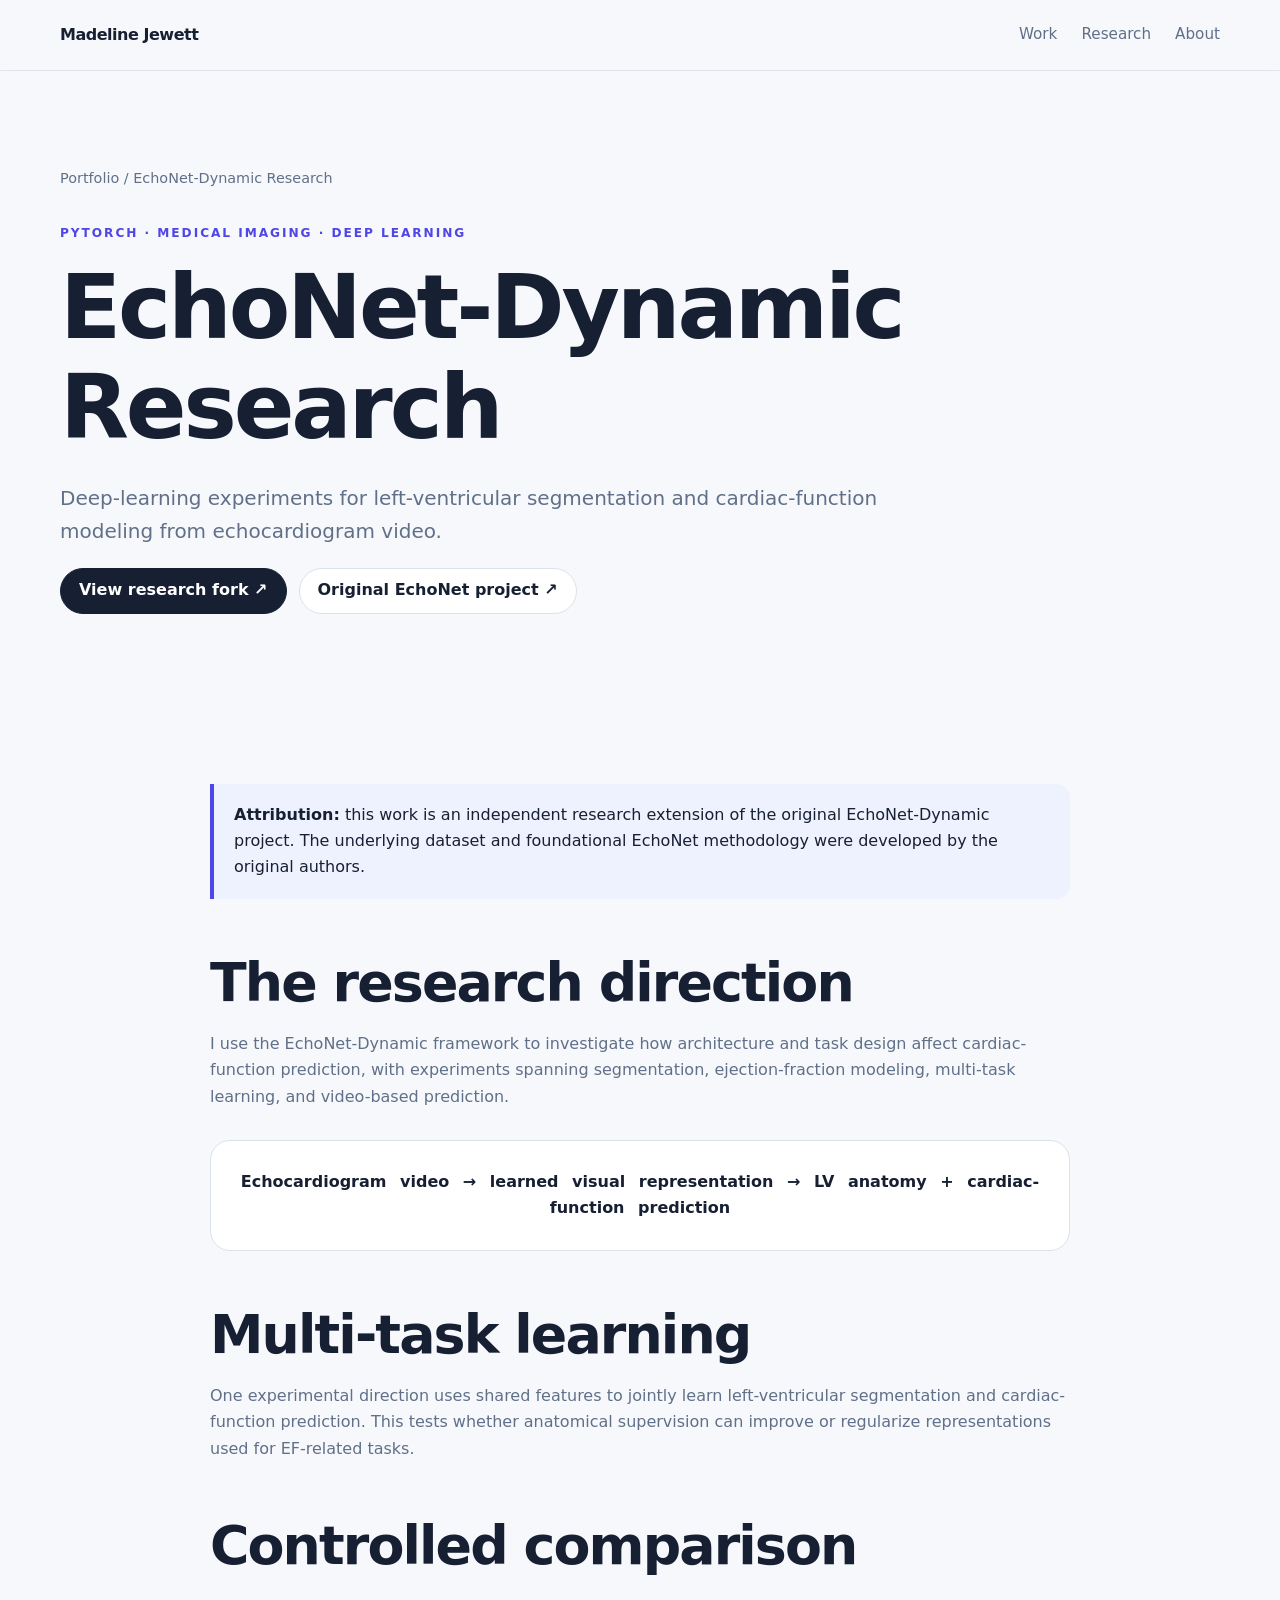
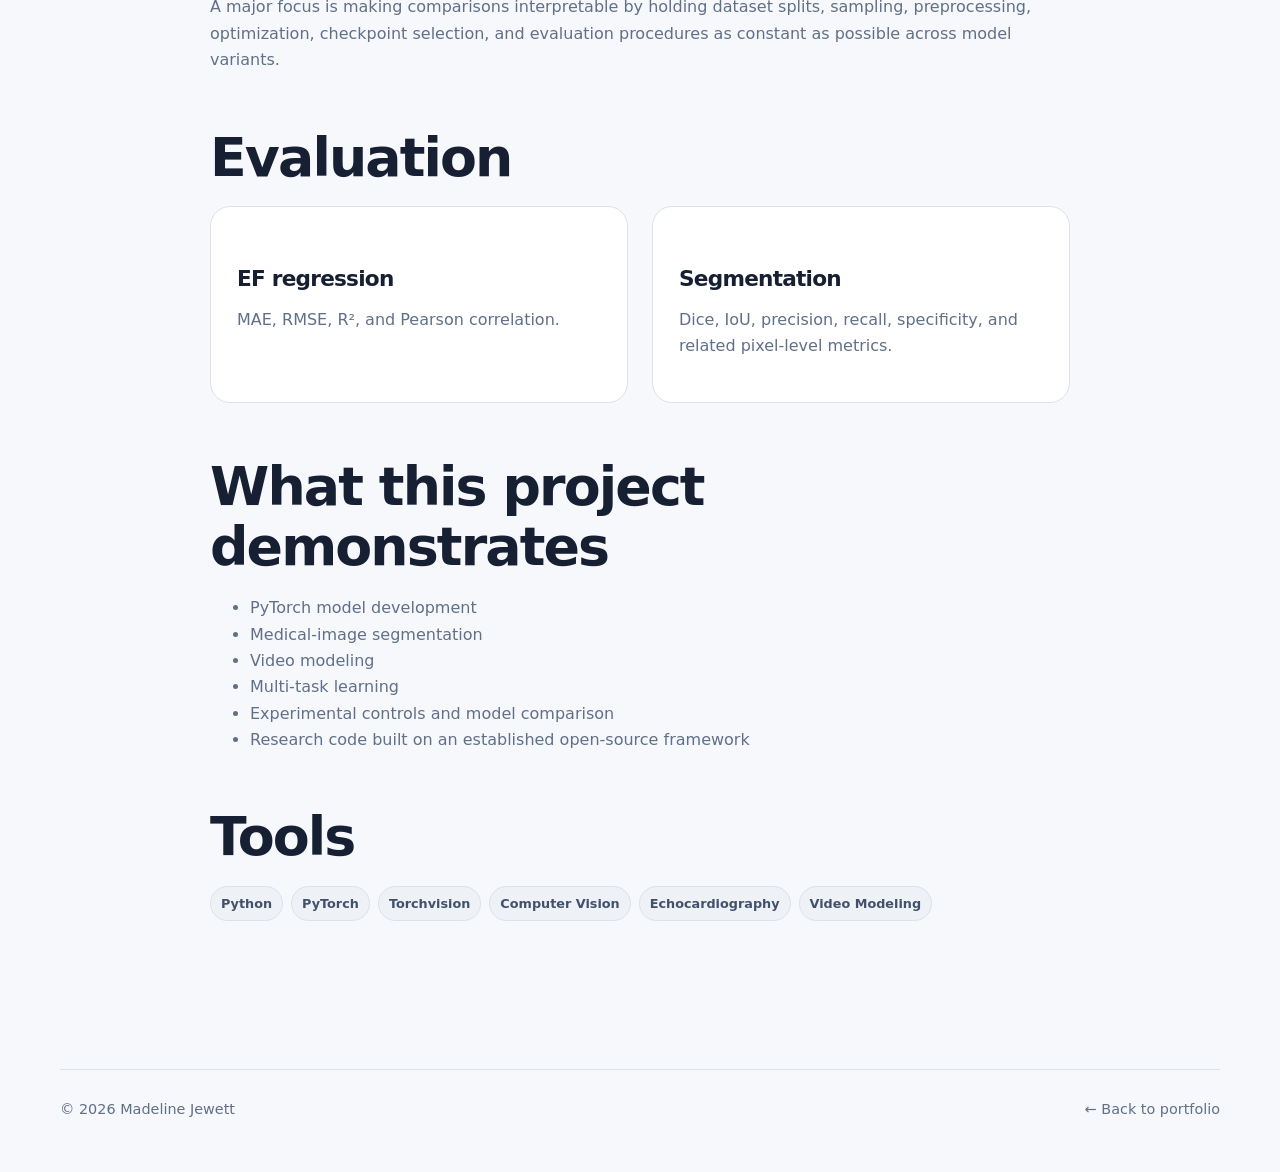
==== projects/echonet.html @ 5200c87a "Build portfolio website" ====
<!doctype html><html lang="en"><head><meta charset="utf-8"><meta name="viewport" content="width=device-width,initial-scale=1"><title>EchoNet-Dynamic Research | Madeline Jewett</title><meta name="description" content="Case study: deep-learning experiments for echocardiography segmentation and ejection-fraction modeling."><link rel="icon" href="../assets/images/favicon.svg"><link rel="stylesheet" href="../assets/css/styles.css"></head><body><header class="site-header"><div class="container nav"><a class="brand" href="../index.html">Madeline Jewett</a><button class="nav-toggle" aria-label="Toggle navigation">☰</button><nav class="nav-links"><a href="../index.html#work">Work</a><a href="../index.html#research">Research</a><a href="../index.html#about">About</a></nav></div></header><main><section class="project-hero"><div class="container"><div class="breadcrumb"><a href="../index.html">Portfolio</a> / EchoNet-Dynamic Research</div><p class="eyebrow">PyTorch · Medical Imaging · Deep Learning</p><h1>EchoNet-Dynamic Research</h1><p class="lede">Deep-learning experiments for left-ventricular segmentation and cardiac-function modeling from echocardiogram video.</p><div class="hero-actions"><a class="btn btn-primary" href="https://github.com/jewettm530/dynamic" target="_blank" rel="noreferrer">View research fork ↗</a><a class="btn" href="https://echonet.github.io/dynamic/" target="_blank" rel="noreferrer">Original EchoNet project ↗</a></div></div></section><section class="section"><div class="container prose"><div class="callout"><strong>Attribution:</strong> this work is an independent research extension of the original EchoNet-Dynamic project. The underlying dataset and foundational EchoNet methodology were developed by the original authors.</div><h2>The research direction</h2><p>I use the EchoNet-Dynamic framework to investigate how architecture and task design affect cardiac-function prediction, with experiments spanning segmentation, ejection-fraction modeling, multi-task learning, and video-based prediction.</p><div class="flow">Echocardiogram video → learned visual representation → LV anatomy + cardiac-function prediction</div><h2>Multi-task learning</h2><p>One experimental direction uses shared features to jointly learn left-ventricular segmentation and cardiac-function prediction. This tests whether anatomical supervision can improve or regularize representations used for EF-related tasks.</p><h2>Controlled comparison</h2><p>A major focus is making comparisons interpretable by holding dataset splits, sampling, preprocessing, optimization, checkpoint selection, and evaluation procedures as constant as possible across model variants.</p><h2>Evaluation</h2><div class="case-grid"><div class="case-card"><h3>EF regression</h3><p>MAE, RMSE, R², and Pearson correlation.</p></div><div class="case-card"><h3>Segmentation</h3><p>Dice, IoU, precision, recall, specificity, and related pixel-level metrics.</p></div></div><h2>What this project demonstrates</h2><ul><li>PyTorch model development</li><li>Medical-image segmentation</li><li>Video modeling</li><li>Multi-task learning</li><li>Experimental controls and model comparison</li><li>Research code built on an established open-source framework</li></ul><h2>Tools</h2><div class="tags"><span class="tag">Python</span><span class="tag">PyTorch</span><span class="tag">Torchvision</span><span class="tag">Computer Vision</span><span class="tag">Echocardiography</span><span class="tag">Video Modeling</span></div></div></section></main><footer class="site-footer"><div class="container footer-row"><span>© <span data-year></span> Madeline Jewett</span><a href="../index.html">← Back to portfolio</a></div></footer><script src="../assets/js/main.js"></script></body></html>
---- assets/css/styles.css ----
:root{--bg:#f7f8fb;--surface:#fff;--surface2:#eef2f7;--text:#172033;--muted:#607089;--line:#dbe2ea;--accent:#4f46e5;--accent2:#7c3aed;--soft:#eef2ff;--shadow:0 18px 50px rgba(23,32,51,.08);--r:22px;--max:1160px}*{box-sizing:border-box}html{scroll-behavior:smooth}body{margin:0;background:var(--bg);color:var(--text);font-family:Inter,ui-sans-serif,system-ui,-apple-system,BlinkMacSystemFont,"Segoe UI",sans-serif;line-height:1.65;-webkit-font-smoothing:antialiased}a{color:inherit;text-decoration:none}a:focus-visible,button:focus-visible{outline:3px solid rgba(79,70,229,.35);outline-offset:4px}img{max-width:100%;display:block}.container{width:min(calc(100% - 40px),var(--max));margin:auto}.section{padding:92px 0}.site-header{position:sticky;top:0;z-index:50;backdrop-filter:blur(16px);background:rgba(247,248,251,.88);border-bottom:1px solid rgba(219,226,234,.8)}.nav{min-height:70px;display:flex;align-items:center;justify-content:space-between;gap:28px}.brand{font-weight:850;letter-spacing:-.03em}.nav-links{display:flex;align-items:center;gap:24px;color:var(--muted);font-size:.95rem}.nav-links a:hover{color:var(--text)}.nav-toggle{display:none;border:0;background:transparent;font-size:1.5rem;color:var(--text)}.hero{padding:112px 0 84px;overflow:hidden}.hero-grid{display:grid;grid-template-columns:1.18fr .82fr;gap:70px;align-items:center}.eyebrow{margin:0 0 14px;text-transform:uppercase;letter-spacing:.16em;font-size:.76rem;font-weight:800;color:var(--accent)}h1,h2,h3{line-height:1.12;letter-spacing:-.035em;margin-top:0}h1{font-size:clamp(3.35rem,7vw,6.5rem);margin-bottom:24px}h2{font-size:clamp(2.25rem,4.2vw,3.75rem);margin-bottom:18px}h3{font-size:1.35rem;margin-bottom:12px}.hero-copy{font-size:clamp(1.1rem,1.8vw,1.35rem);color:var(--muted);max-width:720px;margin:0 0 34px}.hero-actions,.card-actions{display:flex;gap:12px;flex-wrap:wrap}.btn{display:inline-flex;align-items:center;justify-content:center;gap:8px;min-height:46px;padding:0 18px;border-radius:999px;font-weight:750;border:1px solid var(--line);background:var(--surface);transition:.2s}.btn:hover{transform:translateY(-2px);box-shadow:0 8px 22px rgba(23,32,51,.09)}.btn-primary{background:var(--text);color:#fff;border-color:var(--text)}.btn-accent{background:var(--accent);color:#fff;border-color:var(--accent)}.hero-visual{position:relative;min-height:500px}.hero-orb{position:absolute;width:350px;height:350px;border-radius:50%;background:linear-gradient(135deg,rgba(79,70,229,.24),rgba(124,58,237,.08));right:8%;top:3%}.hero-panel{position:absolute;background:rgba(255,255,255,.92);border:1px solid var(--line);border-radius:24px;box-shadow:var(--shadow);backdrop-filter:blur(12px)}.hero-panel.main{width:80%;right:0;top:82px;padding:28px}.hero-panel.small{width:54%;left:0;bottom:42px;padding:22px}.mini-label{color:var(--muted);font-size:.78rem;text-transform:uppercase;letter-spacing:.1em;font-weight:800}.metric{font-size:3.1rem;font-weight:850;letter-spacing:-.06em;margin:4px 0 0}.chart{height:150px;margin-top:26px;display:flex;align-items:end;gap:10px}.bar{flex:1;border-radius:8px 8px 3px 3px;background:linear-gradient(180deg,var(--accent),var(--accent2));opacity:.88}.bar:nth-child(1){height:42%}.bar:nth-child(2){height:64%}.bar:nth-child(3){height:53%}.bar:nth-child(4){height:82%}.bar:nth-child(5){height:72%}.bar:nth-child(6){height:94%}.section-head{display:flex;justify-content:space-between;gap:30px;align-items:end;margin-bottom:38px}.section-head p{max-width:630px;color:var(--muted);margin:0}.projects{display:grid;grid-template-columns:repeat(2,minmax(0,1fr));gap:24px}.project-card{background:var(--surface);border:1px solid var(--line);border-radius:var(--r);overflow:hidden;box-shadow:0 8px 24px rgba(23,32,51,.035);transition:.25s}.project-card:hover{transform:translateY(-4px);box-shadow:var(--shadow)}.project-visual{min-height:220px;padding:28px;display:flex;align-items:flex-end;background:linear-gradient(135deg,#e0e7ff,#f5f3ff 52%,#ecfeff)}.project-card:nth-child(2) .project-visual{background:linear-gradient(135deg,#dbeafe,#eff6ff 48%,#ecfeff)}.project-card:nth-child(3) .project-visual{background:linear-gradient(135deg,#f3e8ff,#faf5ff 50%,#fff7ed)}.project-card:nth-child(4) .project-visual{background:linear-gradient(135deg,#ecfdf5,#f0fdfa 55%,#eff6ff)}.visual-chip{display:inline-flex;padding:9px 12px;border-radius:12px;background:rgba(255,255,255,.8);font-weight:800;box-shadow:0 8px 28px rgba(23,32,51,.06)}.project-body{padding:28px}.project-body p{color:var(--muted);margin-bottom:18px}.tags{display:flex;gap:8px;flex-wrap:wrap;margin:18px 0 22px}.tag{border:1px solid var(--line);background:var(--surface2);color:#42516a;padding:6px 10px;border-radius:999px;font-size:.8rem;font-weight:700}.timeline{display:grid;gap:16px}.timeline-item{display:grid;grid-template-columns:120px 1fr;gap:28px;padding:24px 0;border-top:1px solid var(--line)}.timeline-item:last-child{border-bottom:1px solid var(--line)}.timeline-date{color:var(--accent);font-weight:850}.timeline-copy p{margin:6px 0 0;color:var(--muted)}.skills-grid{display:grid;grid-template-columns:repeat(4,minmax(0,1fr));gap:18px}.skill-card{background:var(--surface);border:1px solid var(--line);border-radius:18px;padding:24px}.skill-card h3{font-size:1rem;letter-spacing:-.01em}.skill-list{color:var(--muted);margin:0;padding-left:18px}.about-grid{display:grid;grid-template-columns:.65fr 1.35fr;gap:60px;align-items:start}.profile-img{width:100%;max-width:310px;aspect-ratio:1;object-fit:cover;border-radius:26px;border:1px solid var(--line);box-shadow:var(--shadow)}.about-copy p{color:var(--muted);font-size:1.08rem}.contact-card{background:var(--text);color:#fff;border-radius:30px;padding:clamp(30px,6vw,66px);display:flex;justify-content:space-between;align-items:center;gap:40px}.contact-card p{color:#cbd5e1;max-width:630px}.contact-card .btn{background:#fff;color:var(--text);border-color:#fff}.site-footer{padding:34px 0 50px;color:var(--muted);font-size:.9rem}.footer-row{display:flex;justify-content:space-between;gap:20px;flex-wrap:wrap;border-top:1px solid var(--line);padding-top:28px}.project-hero{padding:96px 0 54px}.project-hero .lede{max-width:820px;color:var(--muted);font-size:1.25rem}.breadcrumb{font-size:.9rem;color:var(--muted);margin-bottom:32px}.case-grid{display:grid;grid-template-columns:1fr 1fr;gap:24px}.case-card{background:var(--surface);border:1px solid var(--line);border-radius:20px;padding:26px}.case-card p,.case-card li{color:var(--muted)}.stat-grid{display:grid;grid-template-columns:repeat(3,1fr);gap:14px;margin:30px 0}.stat{background:var(--surface);border:1px solid var(--line);border-radius:18px;padding:22px}.stat strong{display:block;font-size:2rem;letter-spacing:-.05em}.stat span{color:var(--muted);font-size:.86rem}.flow{margin:30px 0;padding:28px;border-radius:20px;border:1px solid var(--line);background:var(--surface);font-weight:750;text-align:center;word-spacing:8px}.prose{max-width:860px}.prose p,.prose li{color:var(--muted)}.prose h2{margin-top:54px}.prose h3{margin-top:34px}.callout{border-left:4px solid var(--accent);background:var(--soft);padding:18px 20px;border-radius:0 14px 14px 0;margin:24px 0}@media(max-width:900px){.hero-grid,.about-grid,.case-grid{grid-template-columns:1fr}.hero-visual{min-height:430px;margin-top:-20px}.projects{grid-template-columns:1fr}.skills-grid{grid-template-columns:repeat(2,1fr)}.contact-card{align-items:flex-start;flex-direction:column}}@media(max-width:700px){.container{width:min(calc(100% - 28px),var(--max))}.section{padding:72px 0}.nav-toggle{display:block}.nav-links{display:none;position:absolute;top:70px;left:14px;right:14px;padding:18px;border:1px solid var(--line);border-radius:18px;background:var(--surface);box-shadow:var(--shadow);flex-direction:column;align-items:flex-start}.nav-links.open{display:flex}h1{font-size:clamp(3rem,15vw,4.5rem)}.hero{padding-top:78px}.hero-panel.main{width:88%}.hero-panel.small{width:64%;bottom:28px}.section-head{align-items:flex-start;flex-direction:column}.timeline-item{grid-template-columns:1fr;gap:6px}.skills-grid,.stat-grid{grid-template-columns:1fr}.about-grid{gap:28px}}
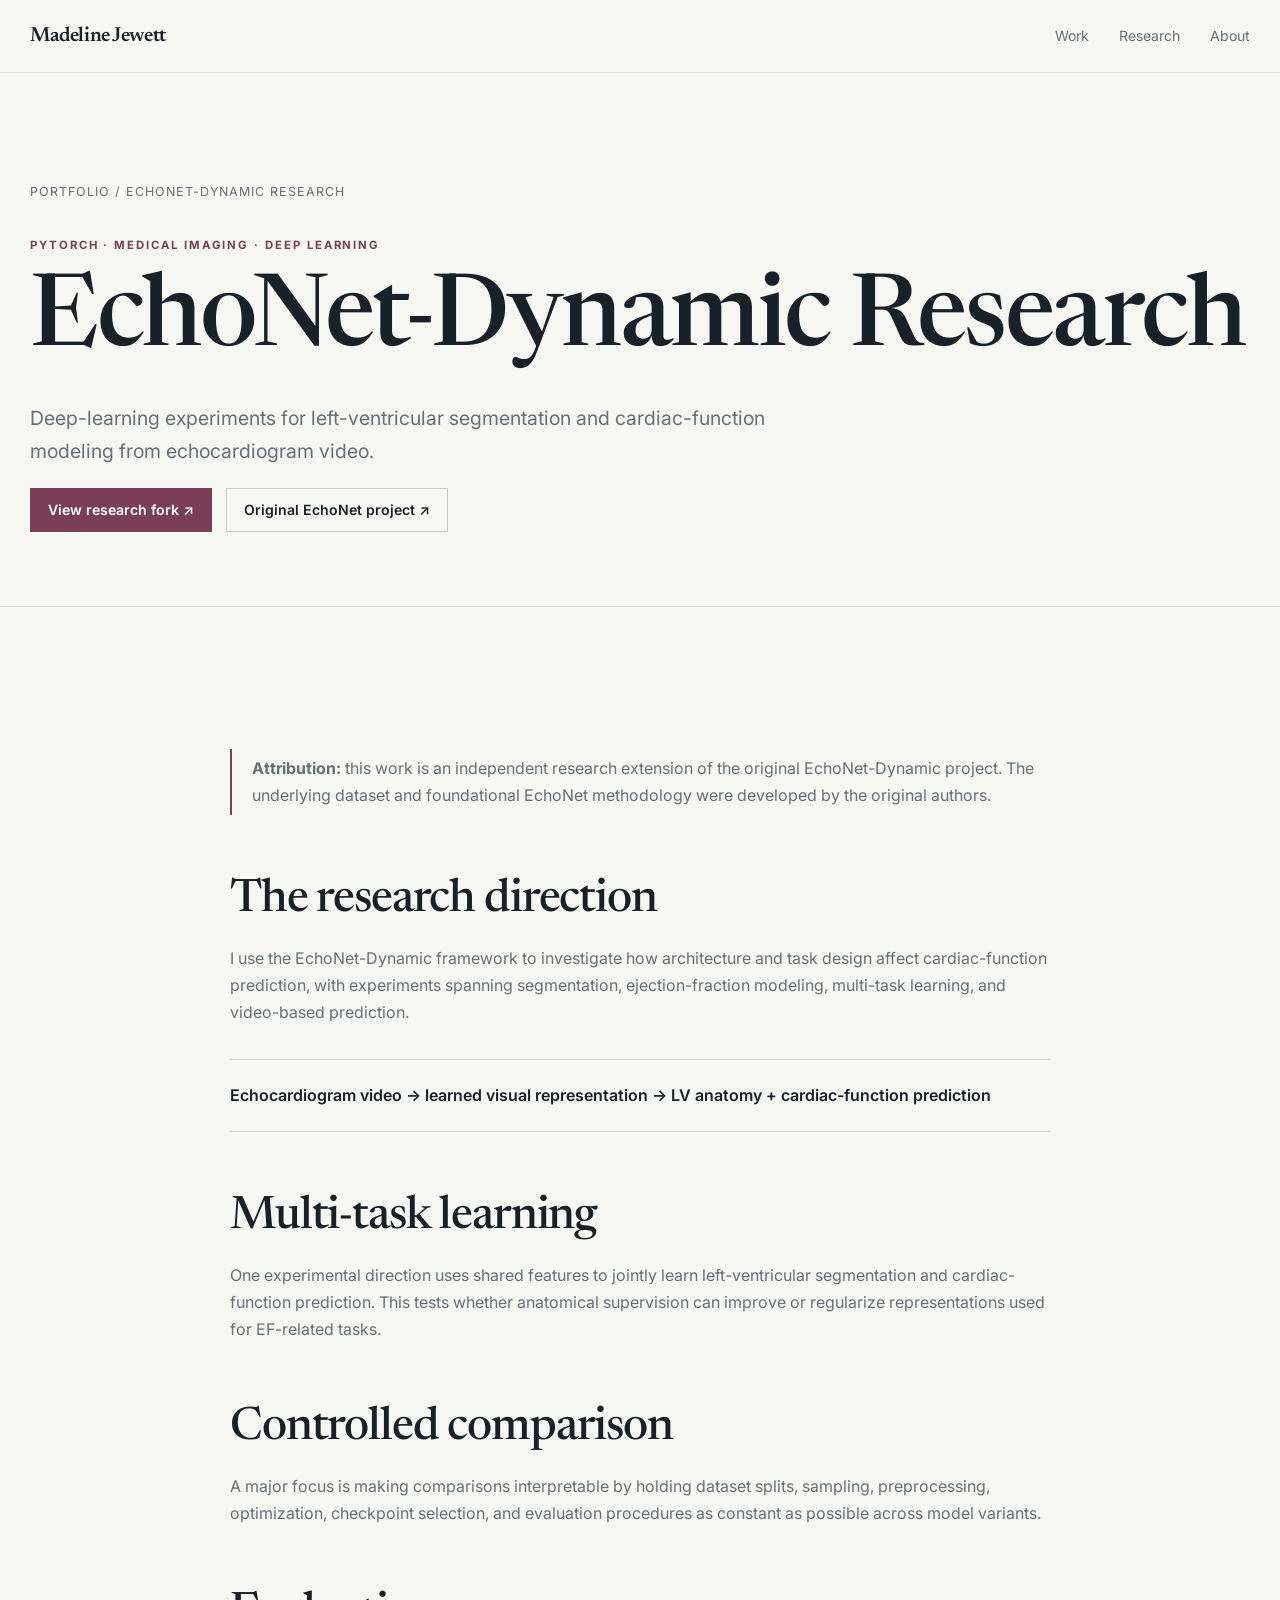
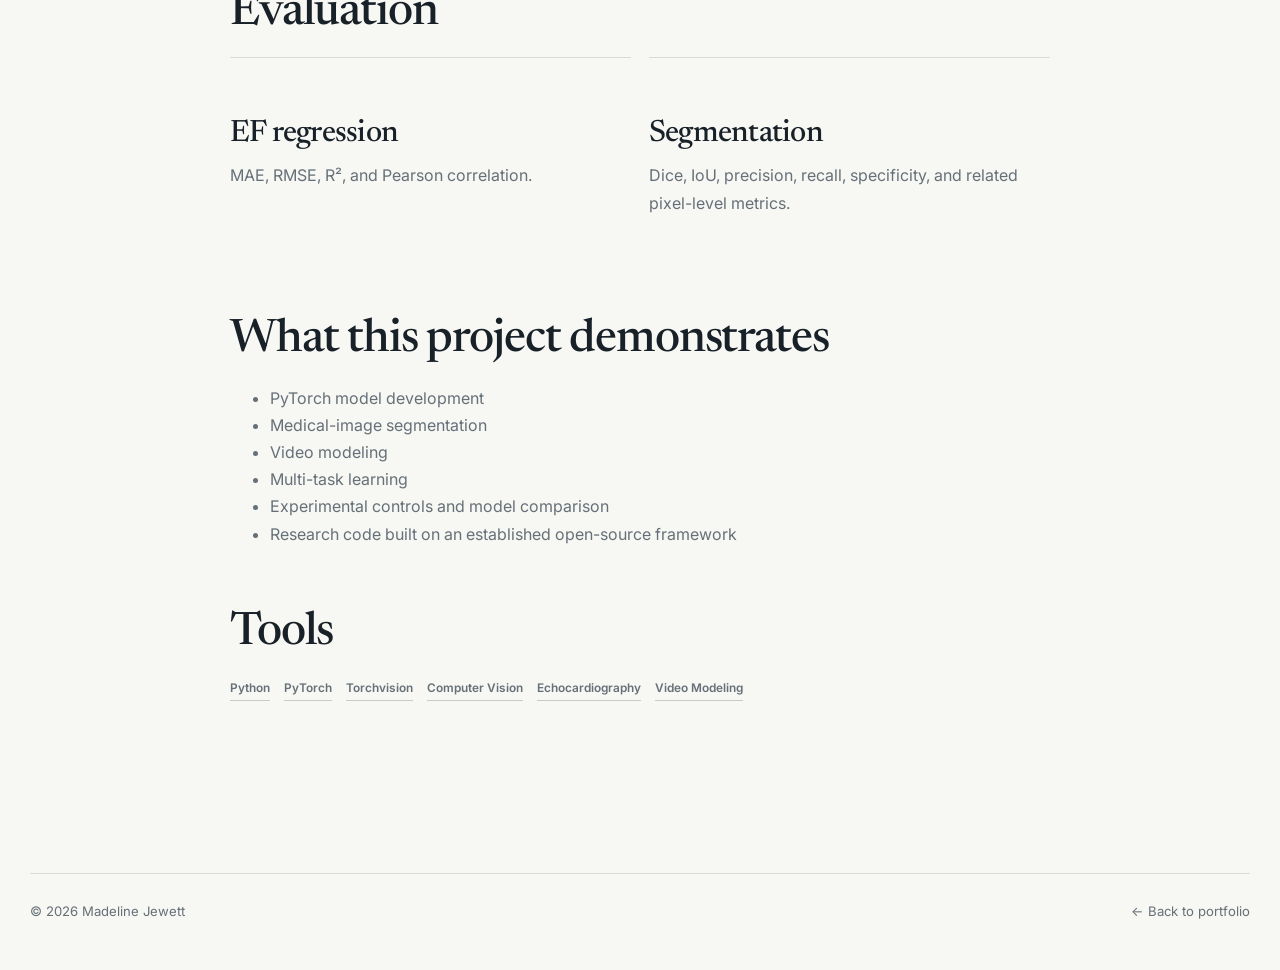
==== commit 36162ce4: "Bust cached portfolio styles" ====
--- a/projects/echonet.html
+++ b/projects/echonet.html
@@ -1 +1 @@
-<!doctype html><html lang="en"><head><meta charset="utf-8"><meta name="viewport" content="width=device-width,initial-scale=1"><title>EchoNet-Dynamic Research | Madeline Jewett</title><meta name="description" content="Case study: deep-learning experiments for echocardiography segmentation and ejection-fraction modeling."><link rel="icon" href="../assets/images/favicon.svg"><link rel="stylesheet" href="../assets/css/styles.css"></head><body><header class="site-header"><div class="container nav"><a class="brand" href="../index.html">Madeline Jewett</a><button class="nav-toggle" aria-label="Toggle navigation">☰</button><nav class="nav-links"><a href="../index.html#work">Work</a><a href="../index.html#research">Research</a><a href="../index.html#about">About</a></nav></div></header><main><section class="project-hero"><div class="container"><div class="breadcrumb"><a href="../index.html">Portfolio</a> / EchoNet-Dynamic Research</div><p class="eyebrow">PyTorch · Medical Imaging · Deep Learning</p><h1>EchoNet-Dynamic Research</h1><p class="lede">Deep-learning experiments for left-ventricular segmentation and cardiac-function modeling from echocardiogram video.</p><div class="hero-actions"><a class="btn btn-primary" href="https://github.com/jewettm530/dynamic" target="_blank" rel="noreferrer">View research fork ↗</a><a class="btn" href="https://echonet.github.io/dynamic/" target="_blank" rel="noreferrer">Original EchoNet project ↗</a></div></div></section><section class="section"><div class="container prose"><div class="callout"><strong>Attribution:</strong> this work is an independent research extension of the original EchoNet-Dynamic project. The underlying dataset and foundational EchoNet methodology were developed by the original authors.</div><h2>The research direction</h2><p>I use the EchoNet-Dynamic framework to investigate how architecture and task design affect cardiac-function prediction, with experiments spanning segmentation, ejection-fraction modeling, multi-task learning, and video-based prediction.</p><div class="flow">Echocardiogram video → learned visual representation → LV anatomy + cardiac-function prediction</div><h2>Multi-task learning</h2><p>One experimental direction uses shared features to jointly learn left-ventricular segmentation and cardiac-function prediction. This tests whether anatomical supervision can improve or regularize representations used for EF-related tasks.</p><h2>Controlled comparison</h2><p>A major focus is making comparisons interpretable by holding dataset splits, sampling, preprocessing, optimization, checkpoint selection, and evaluation procedures as constant as possible across model variants.</p><h2>Evaluation</h2><div class="case-grid"><div class="case-card"><h3>EF regression</h3><p>MAE, RMSE, R², and Pearson correlation.</p></div><div class="case-card"><h3>Segmentation</h3><p>Dice, IoU, precision, recall, specificity, and related pixel-level metrics.</p></div></div><h2>What this project demonstrates</h2><ul><li>PyTorch model development</li><li>Medical-image segmentation</li><li>Video modeling</li><li>Multi-task learning</li><li>Experimental controls and model comparison</li><li>Research code built on an established open-source framework</li></ul><h2>Tools</h2><div class="tags"><span class="tag">Python</span><span class="tag">PyTorch</span><span class="tag">Torchvision</span><span class="tag">Computer Vision</span><span class="tag">Echocardiography</span><span class="tag">Video Modeling</span></div></div></section></main><footer class="site-footer"><div class="container footer-row"><span>© <span data-year></span> Madeline Jewett</span><a href="../index.html">← Back to portfolio</a></div></footer><script src="../assets/js/main.js"></script></body></html>
+<!doctype html><html lang="en"><head><meta charset="utf-8"><meta name="viewport" content="width=device-width,initial-scale=1"><title>EchoNet-Dynamic Research | Madeline Jewett</title><meta name="description" content="Case study: deep-learning experiments for echocardiography segmentation and ejection-fraction modeling."><link rel="icon" href="../assets/images/favicon.svg"><link rel="stylesheet" href="../assets/css/styles.css?v=20260901-1"></head><body><header class="site-header"><div class="container nav"><a class="brand" href="../index.html">Madeline Jewett</a><button class="nav-toggle" aria-label="Toggle navigation">☰</button><nav class="nav-links"><a href="../index.html#work">Work</a><a href="../index.html#research">Research</a><a href="../index.html#about">About</a></nav></div></header><main><section class="project-hero"><div class="container"><div class="breadcrumb"><a href="../index.html">Portfolio</a> / EchoNet-Dynamic Research</div><p class="eyebrow">PyTorch · Medical Imaging · Deep Learning</p><h1>EchoNet-Dynamic Research</h1><p class="lede">Deep-learning experiments for left-ventricular segmentation and cardiac-function modeling from echocardiogram video.</p><div class="hero-actions"><a class="btn btn-primary" href="https://github.com/jewettm530/dynamic" target="_blank" rel="noreferrer">View research fork ↗</a><a class="btn" href="https://echonet.github.io/dynamic/" target="_blank" rel="noreferrer">Original EchoNet project ↗</a></div></div></section><section class="section"><div class="container prose"><div class="callout"><strong>Attribution:</strong> this work is an independent research extension of the original EchoNet-Dynamic project. The underlying dataset and foundational EchoNet methodology were developed by the original authors.</div><h2>The research direction</h2><p>I use the EchoNet-Dynamic framework to investigate how architecture and task design affect cardiac-function prediction, with experiments spanning segmentation, ejection-fraction modeling, multi-task learning, and video-based prediction.</p><div class="flow">Echocardiogram video → learned visual representation → LV anatomy + cardiac-function prediction</div><h2>Multi-task learning</h2><p>One experimental direction uses shared features to jointly learn left-ventricular segmentation and cardiac-function prediction. This tests whether anatomical supervision can improve or regularize representations used for EF-related tasks.</p><h2>Controlled comparison</h2><p>A major focus is making comparisons interpretable by holding dataset splits, sampling, preprocessing, optimization, checkpoint selection, and evaluation procedures as constant as possible across model variants.</p><h2>Evaluation</h2><div class="case-grid"><div class="case-card"><h3>EF regression</h3><p>MAE, RMSE, R², and Pearson correlation.</p></div><div class="case-card"><h3>Segmentation</h3><p>Dice, IoU, precision, recall, specificity, and related pixel-level metrics.</p></div></div><h2>What this project demonstrates</h2><ul><li>PyTorch model development</li><li>Medical-image segmentation</li><li>Video modeling</li><li>Multi-task learning</li><li>Experimental controls and model comparison</li><li>Research code built on an established open-source framework</li></ul><h2>Tools</h2><div class="tags"><span class="tag">Python</span><span class="tag">PyTorch</span><span class="tag">Torchvision</span><span class="tag">Computer Vision</span><span class="tag">Echocardiography</span><span class="tag">Video Modeling</span></div></div></section></main><footer class="site-footer"><div class="container footer-row"><span>© <span data-year></span> Madeline Jewett</span><a href="../index.html">← Back to portfolio</a></div></footer><script src="../assets/js/main.js"></script></body></html>
--- a/assets/css/styles.css
+++ b/assets/css/styles.css
@@ -1 +1,22 @@
-:root{--bg:#f7f8fb;--surface:#fff;--surface2:#eef2f7;--text:#172033;--muted:#607089;--line:#dbe2ea;--accent:#4f46e5;--accent2:#7c3aed;--soft:#eef2ff;--shadow:0 18px 50px rgba(23,32,51,.08);--r:22px;--max:1160px}*{box-sizing:border-box}html{scroll-behavior:smooth}body{margin:0;background:var(--bg);color:var(--text);font-family:Inter,ui-sans-serif,system-ui,-apple-system,BlinkMacSystemFont,"Segoe UI",sans-serif;line-height:1.65;-webkit-font-smoothing:antialiased}a{color:inherit;text-decoration:none}a:focus-visible,button:focus-visible{outline:3px solid rgba(79,70,229,.35);outline-offset:4px}img{max-width:100%;display:block}.container{width:min(calc(100% - 40px),var(--max));margin:auto}.section{padding:92px 0}.site-header{position:sticky;top:0;z-index:50;backdrop-filter:blur(16px);background:rgba(247,248,251,.88);border-bottom:1px solid rgba(219,226,234,.8)}.nav{min-height:70px;display:flex;align-items:center;justify-content:space-between;gap:28px}.brand{font-weight:850;letter-spacing:-.03em}.nav-links{display:flex;align-items:center;gap:24px;color:var(--muted);font-size:.95rem}.nav-links a:hover{color:var(--text)}.nav-toggle{display:none;border:0;background:transparent;font-size:1.5rem;color:var(--text)}.hero{padding:112px 0 84px;overflow:hidden}.hero-grid{display:grid;grid-template-columns:1.18fr .82fr;gap:70px;align-items:center}.eyebrow{margin:0 0 14px;text-transform:uppercase;letter-spacing:.16em;font-size:.76rem;font-weight:800;color:var(--accent)}h1,h2,h3{line-height:1.12;letter-spacing:-.035em;margin-top:0}h1{font-size:clamp(3.35rem,7vw,6.5rem);margin-bottom:24px}h2{font-size:clamp(2.25rem,4.2vw,3.75rem);margin-bottom:18px}h3{font-size:1.35rem;margin-bottom:12px}.hero-copy{font-size:clamp(1.1rem,1.8vw,1.35rem);color:var(--muted);max-width:720px;margin:0 0 34px}.hero-actions,.card-actions{display:flex;gap:12px;flex-wrap:wrap}.btn{display:inline-flex;align-items:center;justify-content:center;gap:8px;min-height:46px;padding:0 18px;border-radius:999px;font-weight:750;border:1px solid var(--line);background:var(--surface);transition:.2s}.btn:hover{transform:translateY(-2px);box-shadow:0 8px 22px rgba(23,32,51,.09)}.btn-primary{background:var(--text);color:#fff;border-color:var(--text)}.btn-accent{background:var(--accent);color:#fff;border-color:var(--accent)}.hero-visual{position:relative;min-height:500px}.hero-orb{position:absolute;width:350px;height:350px;border-radius:50%;background:linear-gradient(135deg,rgba(79,70,229,.24),rgba(124,58,237,.08));right:8%;top:3%}.hero-panel{position:absolute;background:rgba(255,255,255,.92);border:1px solid var(--line);border-radius:24px;box-shadow:var(--shadow);backdrop-filter:blur(12px)}.hero-panel.main{width:80%;right:0;top:82px;padding:28px}.hero-panel.small{width:54%;left:0;bottom:42px;padding:22px}.mini-label{color:var(--muted);font-size:.78rem;text-transform:uppercase;letter-spacing:.1em;font-weight:800}.metric{font-size:3.1rem;font-weight:850;letter-spacing:-.06em;margin:4px 0 0}.chart{height:150px;margin-top:26px;display:flex;align-items:end;gap:10px}.bar{flex:1;border-radius:8px 8px 3px 3px;background:linear-gradient(180deg,var(--accent),var(--accent2));opacity:.88}.bar:nth-child(1){height:42%}.bar:nth-child(2){height:64%}.bar:nth-child(3){height:53%}.bar:nth-child(4){height:82%}.bar:nth-child(5){height:72%}.bar:nth-child(6){height:94%}.section-head{display:flex;justify-content:space-between;gap:30px;align-items:end;margin-bottom:38px}.section-head p{max-width:630px;color:var(--muted);margin:0}.projects{display:grid;grid-template-columns:repeat(2,minmax(0,1fr));gap:24px}.project-card{background:var(--surface);border:1px solid var(--line);border-radius:var(--r);overflow:hidden;box-shadow:0 8px 24px rgba(23,32,51,.035);transition:.25s}.project-card:hover{transform:translateY(-4px);box-shadow:var(--shadow)}.project-visual{min-height:220px;padding:28px;display:flex;align-items:flex-end;background:linear-gradient(135deg,#e0e7ff,#f5f3ff 52%,#ecfeff)}.project-card:nth-child(2) .project-visual{background:linear-gradient(135deg,#dbeafe,#eff6ff 48%,#ecfeff)}.project-card:nth-child(3) .project-visual{background:linear-gradient(135deg,#f3e8ff,#faf5ff 50%,#fff7ed)}.project-card:nth-child(4) .project-visual{background:linear-gradient(135deg,#ecfdf5,#f0fdfa 55%,#eff6ff)}.visual-chip{display:inline-flex;padding:9px 12px;border-radius:12px;background:rgba(255,255,255,.8);font-weight:800;box-shadow:0 8px 28px rgba(23,32,51,.06)}.project-body{padding:28px}.project-body p{color:var(--muted);margin-bottom:18px}.tags{display:flex;gap:8px;flex-wrap:wrap;margin:18px 0 22px}.tag{border:1px solid var(--line);background:var(--surface2);color:#42516a;padding:6px 10px;border-radius:999px;font-size:.8rem;font-weight:700}.timeline{display:grid;gap:16px}.timeline-item{display:grid;grid-template-columns:120px 1fr;gap:28px;padding:24px 0;border-top:1px solid var(--line)}.timeline-item:last-child{border-bottom:1px solid var(--line)}.timeline-date{color:var(--accent);font-weight:850}.timeline-copy p{margin:6px 0 0;color:var(--muted)}.skills-grid{display:grid;grid-template-columns:repeat(4,minmax(0,1fr));gap:18px}.skill-card{background:var(--surface);border:1px solid var(--line);border-radius:18px;padding:24px}.skill-card h3{font-size:1rem;letter-spacing:-.01em}.skill-list{color:var(--muted);margin:0;padding-left:18px}.about-grid{display:grid;grid-template-columns:.65fr 1.35fr;gap:60px;align-items:start}.profile-img{width:100%;max-width:310px;aspect-ratio:1;object-fit:cover;border-radius:26px;border:1px solid var(--line);box-shadow:var(--shadow)}.about-copy p{color:var(--muted);font-size:1.08rem}.contact-card{background:var(--text);color:#fff;border-radius:30px;padding:clamp(30px,6vw,66px);display:flex;justify-content:space-between;align-items:center;gap:40px}.contact-card p{color:#cbd5e1;max-width:630px}.contact-card .btn{background:#fff;color:var(--text);border-color:#fff}.site-footer{padding:34px 0 50px;color:var(--muted);font-size:.9rem}.footer-row{display:flex;justify-content:space-between;gap:20px;flex-wrap:wrap;border-top:1px solid var(--line);padding-top:28px}.project-hero{padding:96px 0 54px}.project-hero .lede{max-width:820px;color:var(--muted);font-size:1.25rem}.breadcrumb{font-size:.9rem;color:var(--muted);margin-bottom:32px}.case-grid{display:grid;grid-template-columns:1fr 1fr;gap:24px}.case-card{background:var(--surface);border:1px solid var(--line);border-radius:20px;padding:26px}.case-card p,.case-card li{color:var(--muted)}.stat-grid{display:grid;grid-template-columns:repeat(3,1fr);gap:14px;margin:30px 0}.stat{background:var(--surface);border:1px solid var(--line);border-radius:18px;padding:22px}.stat strong{display:block;font-size:2rem;letter-spacing:-.05em}.stat span{color:var(--muted);font-size:.86rem}.flow{margin:30px 0;padding:28px;border-radius:20px;border:1px solid var(--line);background:var(--surface);font-weight:750;text-align:center;word-spacing:8px}.prose{max-width:860px}.prose p,.prose li{color:var(--muted)}.prose h2{margin-top:54px}.prose h3{margin-top:34px}.callout{border-left:4px solid var(--accent);background:var(--soft);padding:18px 20px;border-radius:0 14px 14px 0;margin:24px 0}@media(max-width:900px){.hero-grid,.about-grid,.case-grid{grid-template-columns:1fr}.hero-visual{min-height:430px;margin-top:-20px}.projects{grid-template-columns:1fr}.skills-grid{grid-template-columns:repeat(2,1fr)}.contact-card{align-items:flex-start;flex-direction:column}}@media(max-width:700px){.container{width:min(calc(100% - 28px),var(--max))}.section{padding:72px 0}.nav-toggle{display:block}.nav-links{display:none;position:absolute;top:70px;left:14px;right:14px;padding:18px;border:1px solid var(--line);border-radius:18px;background:var(--surface);box-shadow:var(--shadow);flex-direction:column;align-items:flex-start}.nav-links.open{display:flex}h1{font-size:clamp(3rem,15vw,4.5rem)}.hero{padding-top:78px}.hero-panel.main{width:88%}.hero-panel.small{width:64%;bottom:28px}.section-head{align-items:flex-start;flex-direction:column}.timeline-item{grid-template-columns:1fr;gap:6px}.skills-grid,.stat-grid{grid-template-columns:1fr}.about-grid{gap:28px}}
+@import url("https://fonts.googleapis.com/css2?family=Inter:wght@400;500;600;700&family=Newsreader:opsz,wght@6..72,400;6..72,500;6..72,600&display=swap");
+:root{--bg:#F7F7F3;--surface:#FCFCFA;--surface-strong:#fff;--text:#182028;--muted:#667078;--accent:#7A3F55;--accent-dark:#5F2F42;--accent-soft:#F1E7EA;--line:#D9DAD5;--line-strong:#C9CBC4;--max:1220px;--reading:820px;--serif:"Newsreader",Georgia,"Times New Roman",serif;--sans:"Inter",ui-sans-serif,system-ui,-apple-system,BlinkMacSystemFont,"Segoe UI",sans-serif;--ease:cubic-bezier(.2,.65,.3,1)}
+*{box-sizing:border-box}html{scroll-behavior:smooth}body{margin:0;background:var(--bg);color:var(--text);font-family:var(--sans);font-size:16px;line-height:1.7;-webkit-font-smoothing:antialiased}::selection{background:#E8D8DE;color:var(--text)}a{color:inherit;text-decoration:none}a:focus-visible,button:focus-visible{outline:2px solid var(--accent);outline-offset:4px}img{max-width:100%;display:block}.container{width:min(calc(100% - 48px),var(--max));margin-inline:auto}.section{padding:112px 0;border-top:1px solid var(--line)}
+.site-header{position:sticky;top:0;z-index:50;background:rgba(247,247,243,.93);backdrop-filter:blur(14px);border-bottom:1px solid rgba(217,218,213,.8)}.nav{min-height:72px;display:flex;align-items:center;justify-content:space-between;gap:30px}.brand{font-family:var(--serif);font-size:1.28rem;font-weight:600;letter-spacing:-.02em}.nav-links{display:flex;align-items:center;gap:30px;font-size:.88rem;color:var(--muted)}.nav-links a{position:relative;padding:4px 0}.nav-links a:after{content:"";position:absolute;left:0;bottom:0;width:100%;height:1px;background:var(--accent);transform:scaleX(0);transform-origin:right;transition:transform .25s var(--ease)}.nav-links a:hover{color:var(--text)}.nav-links a:hover:after{transform:scaleX(1);transform-origin:left}.nav-toggle{display:none;border:0;background:transparent;color:var(--text);font-size:1.35rem;padding:6px;cursor:pointer}
+.eyebrow{margin:0 0 16px;text-transform:uppercase;letter-spacing:.17em;font-size:.71rem;line-height:1.4;font-weight:700;color:var(--accent)}h1,h2,h3,h4{font-family:var(--serif);font-weight:500;line-height:1.04;letter-spacing:-.025em;margin-top:0}h1{font-size:clamp(3.7rem,7.8vw,7.1rem);margin-bottom:28px}h2{font-size:clamp(2.45rem,4.5vw,4.4rem);margin-bottom:20px}h3{font-size:clamp(1.55rem,2.4vw,2.05rem);margin-bottom:12px}p{margin-top:0}
+.hero-actions,.card-actions{display:flex;gap:14px;align-items:center;flex-wrap:wrap}.btn{display:inline-flex;align-items:center;justify-content:center;gap:8px;min-height:44px;padding:0 17px;border:1px solid var(--line-strong);background:transparent;font-size:.88rem;font-weight:600;transition:transform .2s var(--ease),border-color .2s,color .2s,background .2s}.btn:hover{transform:translateY(-2px);border-color:var(--text)}.btn-primary,.btn-accent{background:var(--accent);border-color:var(--accent);color:#fff}.btn-primary:hover,.btn-accent:hover{background:var(--accent-dark);border-color:var(--accent-dark)}.text-link{display:inline-flex;align-items:center;gap:8px;font-size:.9rem;font-weight:650;color:var(--accent-dark)}.text-link .arrow{transition:transform .2s var(--ease)}.text-link:hover .arrow{transform:translateX(4px)}
+.hero{padding:132px 0 118px}.hero-grid{display:grid;grid-template-columns:minmax(0,1.18fr) minmax(350px,.82fr);gap:90px;align-items:end}.hero-title-line{display:block}.hero-title-line.accent{color:var(--accent)}.hero-copy{font-size:clamp(1.08rem,1.5vw,1.28rem);color:var(--muted);max-width:700px;margin:0 0 34px}.hero-meta{display:flex;gap:14px 26px;flex-wrap:wrap;margin-top:34px;padding-top:22px;border-top:1px solid var(--line);color:var(--muted);font-size:.78rem;text-transform:uppercase;letter-spacing:.08em}.hero-editorial{min-height:470px;border-left:1px solid var(--line);padding-left:38px;display:flex;flex-direction:column;justify-content:flex-end}.hero-metric-block{padding-bottom:34px;border-bottom:1px solid var(--line)}.hero-metric-label{font-size:.72rem;text-transform:uppercase;letter-spacing:.14em;color:var(--muted);font-weight:700}.hero-metric{display:flex;align-items:baseline;gap:10px;margin:8px 0 6px}.hero-metric strong{font-family:var(--serif);font-weight:500;font-size:clamp(4.6rem,8vw,7.4rem);line-height:.9;letter-spacing:-.06em;color:var(--accent)}.hero-metric span{color:var(--muted);font-size:.86rem}.hero-mini-chart{display:grid;grid-template-columns:repeat(4,1fr);gap:10px;align-items:end;height:130px;margin-top:28px}.hero-mini-bar{position:relative;border-top:2px solid var(--accent);background:linear-gradient(to bottom,rgba(122,63,85,.11),rgba(122,63,85,.015))}.hero-mini-bar:nth-child(1){height:72%}.hero-mini-bar:nth-child(2){height:64%}.hero-mini-bar:nth-child(3){height:58%}.hero-mini-bar:nth-child(4){height:19%}.hero-mini-bar:after{content:attr(data-label);position:absolute;left:0;bottom:-24px;color:var(--muted);font-size:.66rem;letter-spacing:.04em}.hero-note{padding-top:48px;color:var(--muted);font-size:.93rem;max-width:340px}.hero-note strong{color:var(--text);font-weight:600}
+.section-head{display:grid;grid-template-columns:1.15fr .85fr;gap:60px;align-items:end;margin-bottom:62px}.section-head h2{margin-bottom:0}.section-head>p{margin:0;color:var(--muted);max-width:560px}
+.project-feature{display:grid;grid-template-columns:minmax(0,.9fr) minmax(0,1.1fr);gap:72px;align-items:center;padding:74px 0;border-top:1px solid var(--line)}.project-feature:last-child{border-bottom:1px solid var(--line)}.project-feature.reverse .project-copy{order:2}.project-feature.reverse .project-art{order:1}.project-index{font-family:var(--serif);font-size:1.05rem;color:var(--accent);margin-bottom:28px}.project-kicker{text-transform:uppercase;letter-spacing:.13em;font-size:.69rem;font-weight:700;color:var(--muted);margin-bottom:13px}.project-copy h3{font-size:clamp(2.2rem,4vw,3.65rem);margin-bottom:18px}.project-copy>p{color:var(--muted);font-size:1.03rem;max-width:590px}.project-facts{display:grid;grid-template-columns:repeat(2,minmax(0,1fr));gap:18px;margin:28px 0 30px;padding-top:22px;border-top:1px solid var(--line)}.project-fact span{display:block;color:var(--muted);font-size:.68rem;text-transform:uppercase;letter-spacing:.1em;margin-bottom:4px}.project-fact strong{font-size:.9rem;font-weight:600}.project-links{display:flex;gap:22px;flex-wrap:wrap}.project-art{min-height:390px;background:var(--surface);border:1px solid var(--line);position:relative;overflow:hidden;display:flex;align-items:center;justify-content:center;padding:34px}.art-caption{position:absolute;left:20px;bottom:16px;color:var(--muted);font-size:.68rem;text-transform:uppercase;letter-spacing:.1em}
+.result-bars{width:88%;display:grid;gap:22px}.result-row{display:grid;grid-template-columns:86px 1fr 52px;align-items:center;gap:12px;font-size:.78rem;color:var(--muted)}.result-track{height:7px;background:#ECECE7}.result-fill{height:100%;background:var(--accent)}.result-row strong{font-size:.78rem;color:var(--text);font-weight:650;text-align:right}
+.echo-frame{width:min(78%,330px);aspect-ratio:1;border-radius:50%;border:1px solid var(--line-strong);position:relative;background:radial-gradient(circle at 50% 42%,#fff 0 9%,#EEEDE8 10% 24%,#D8D8D1 25% 27%,#F8F8F5 28% 46%,#D1D2CC 47% 49%,#F5F5F1 50% 100%)}.echo-frame:before{content:"";position:absolute;width:34%;height:43%;left:33%;top:27%;border:3px solid var(--accent);border-radius:48% 48% 55% 55%;transform:rotate(4deg);background:rgba(122,63,85,.05)}.echo-frame:after{content:"LV segmentation";position:absolute;right:-34px;top:22%;font-size:.66rem;color:var(--accent-dark);letter-spacing:.04em;border-bottom:1px solid var(--accent);padding-bottom:4px}
+.learning-plot{width:92%;height:270px;position:relative;border-left:1px solid var(--line-strong);border-bottom:1px solid var(--line-strong)}.learning-plot svg{position:absolute;inset:10px 6px 8px 6px;width:calc(100% - 12px);height:calc(100% - 18px);overflow:visible}.plot-label{position:absolute;font-size:.65rem;color:var(--muted);text-transform:uppercase;letter-spacing:.08em}.plot-label.y{left:-18px;top:4px;transform:rotate(-90deg);transform-origin:left top}.plot-label.x{right:0;bottom:-25px}
+.dashboard-mini{width:92%;display:grid;grid-template-columns:1.25fr .75fr;gap:12px}.dash-panel{border:1px solid var(--line);background:#fff;padding:18px;min-height:115px}.dash-panel.large{grid-row:span 2;min-height:242px}.dash-label{font-size:.65rem;color:var(--muted);text-transform:uppercase;letter-spacing:.09em}.dash-score{font-family:var(--serif);font-size:3.4rem;color:var(--accent);line-height:1;margin:16px 0 20px}.dash-line{height:5px;background:#ECECE7;margin:10px 0}.dash-line span{display:block;height:100%;background:var(--accent)}.dash-badge{display:inline-block;margin-top:14px;padding:5px 7px;border:1px solid var(--line);font-size:.65rem;color:var(--muted)}
+.research-list{border-top:1px solid var(--line)}.research-row{display:grid;grid-template-columns:74px 180px 1fr;gap:28px;padding:30px 0;border-bottom:1px solid var(--line)}.research-num{font-family:var(--serif);color:var(--accent);font-size:1.05rem}.research-domain{font-size:.72rem;text-transform:uppercase;letter-spacing:.12em;color:var(--muted);font-weight:700;padding-top:5px}.research-copy h3{font-size:1.7rem;margin-bottom:8px}.research-copy p{margin:0;color:var(--muted);max-width:760px}
+.toolkit-grid{display:grid;grid-template-columns:repeat(4,minmax(0,1fr));border-top:1px solid var(--line);border-bottom:1px solid var(--line)}.toolkit-group{padding:26px 24px 30px 0;border-right:1px solid var(--line)}.toolkit-group:not(:first-child){padding-left:24px}.toolkit-group:last-child{border-right:0}.toolkit-group h3{font-family:var(--sans);font-size:.72rem;text-transform:uppercase;letter-spacing:.11em;font-weight:700;color:var(--accent);margin-bottom:18px}.toolkit-list{list-style:none;margin:0;padding:0;color:var(--muted)}.toolkit-list li{padding:5px 0;font-size:.93rem}
+.other-work-grid{display:grid;grid-template-columns:repeat(2,minmax(0,1fr));border-top:1px solid var(--line)}.other-work-item{padding:30px 36px 30px 0;border-bottom:1px solid var(--line)}.other-work-item:nth-child(even){padding-left:36px;border-left:1px solid var(--line)}.other-work-item h3{font-size:1.6rem;margin-bottom:8px}.other-work-item p{color:var(--muted);margin-bottom:16px}
+.about-grid{display:grid;grid-template-columns:320px 1fr;gap:72px;align-items:start}.profile-wrap{position:relative;padding:0 0 26px 26px}.profile-wrap:before{content:"";position:absolute;left:0;bottom:0;width:76%;height:82%;border:1px solid var(--accent);z-index:-1}.profile-img{width:100%;aspect-ratio:4/5;object-fit:cover;filter:saturate(.88) contrast(.98)}.about-copy{max-width:760px}.about-copy p{color:var(--muted);font-size:1.05rem}.contact-panel{display:grid;grid-template-columns:1fr auto;gap:48px;align-items:end;padding:48px 0 6px;border-top:1px solid var(--line)}.contact-panel p{color:var(--muted);max-width:720px}
+.site-footer{padding:34px 0 48px;color:var(--muted);font-size:.82rem}.footer-row{display:flex;justify-content:space-between;gap:20px;flex-wrap:wrap;border-top:1px solid var(--line);padding-top:26px}
+.project-hero{padding:108px 0 74px}.project-hero .lede{max-width:820px;color:var(--muted);font-size:1.22rem}.breadcrumb{font-size:.78rem;color:var(--muted);margin-bottom:36px;text-transform:uppercase;letter-spacing:.08em}.prose{max-width:var(--reading)}.prose p,.prose li{color:var(--muted)}.prose h2{margin-top:62px;font-size:clamp(2.15rem,3.6vw,3.2rem)}.prose h3{margin-top:38px}.case-grid{display:grid;grid-template-columns:1fr 1fr;gap:18px}.case-card{border-top:1px solid var(--line);padding:22px 0}.case-card p,.case-card li{color:var(--muted)}.stat-grid{display:grid;grid-template-columns:repeat(3,1fr);margin:38px 0;border-top:1px solid var(--line);border-bottom:1px solid var(--line)}.stat{padding:24px 22px 24px 0;border-right:1px solid var(--line)}.stat:not(:first-child){padding-left:22px}.stat:last-child{border-right:0}.stat strong{display:block;font-family:var(--serif);font-size:2.7rem;font-weight:500;letter-spacing:-.05em;color:var(--accent)}.stat span{color:var(--muted);font-size:.75rem}.flow{margin:32px 0;padding:22px 0;border-top:1px solid var(--line);border-bottom:1px solid var(--line);font-weight:600}.callout{border-left:2px solid var(--accent);padding:6px 0 6px 20px;margin:30px 0;color:var(--muted)}.tags{display:flex;gap:8px 14px;flex-wrap:wrap;margin:20px 0 26px}.tag{font-size:.74rem;font-weight:600;color:var(--muted);padding-bottom:2px;border-bottom:1px solid var(--line-strong)}
+@media(max-width:980px){.hero-grid{grid-template-columns:1fr;gap:54px}.hero-editorial{min-height:360px;border-left:0;border-top:1px solid var(--line);padding:34px 0 0}.project-feature,.project-feature.reverse{grid-template-columns:1fr;gap:38px}.project-feature.reverse .project-copy,.project-feature.reverse .project-art{order:initial}.section-head{grid-template-columns:1fr;gap:20px}.research-row{grid-template-columns:58px 150px 1fr}.toolkit-grid{grid-template-columns:repeat(2,1fr)}.about-grid{grid-template-columns:260px 1fr;gap:50px}}
+@media(max-width:720px){.container{width:min(calc(100% - 30px),var(--max))}.section{padding:82px 0}.nav-toggle{display:block}.nav-links{display:none;position:absolute;top:72px;left:15px;right:15px;padding:18px 20px;border:1px solid var(--line);background:var(--surface);flex-direction:column;align-items:flex-start;gap:15px}.nav-links.open{display:flex}.hero{padding:92px 0 84px}h1{font-size:clamp(3.25rem,15vw,5.1rem)}.hero-metric strong{font-size:4.7rem}.project-feature{padding:58px 0}.project-facts{grid-template-columns:1fr}.project-art{min-height:300px;padding:24px}.research-row{grid-template-columns:42px 1fr;gap:12px 18px}.research-domain,.research-copy{grid-column:2}.toolkit-grid{grid-template-columns:1fr}.toolkit-group,.toolkit-group:not(:first-child){padding:24px 0;border-right:0;border-bottom:1px solid var(--line)}.other-work-grid{grid-template-columns:1fr}.other-work-item,.other-work-item:nth-child(even){padding:26px 0;border-left:0}.about-grid{grid-template-columns:1fr;gap:38px}.profile-wrap{max-width:300px}.contact-panel{grid-template-columns:1fr;gap:20px}.stat-grid{grid-template-columns:1fr}.stat,.stat:not(:first-child){padding:18px 0;border-right:0;border-bottom:1px solid var(--line)}.case-grid{grid-template-columns:1fr}}
+@media(prefers-reduced-motion:reduce){html{scroll-behavior:auto}*,*:before,*:after{transition:none!important}}
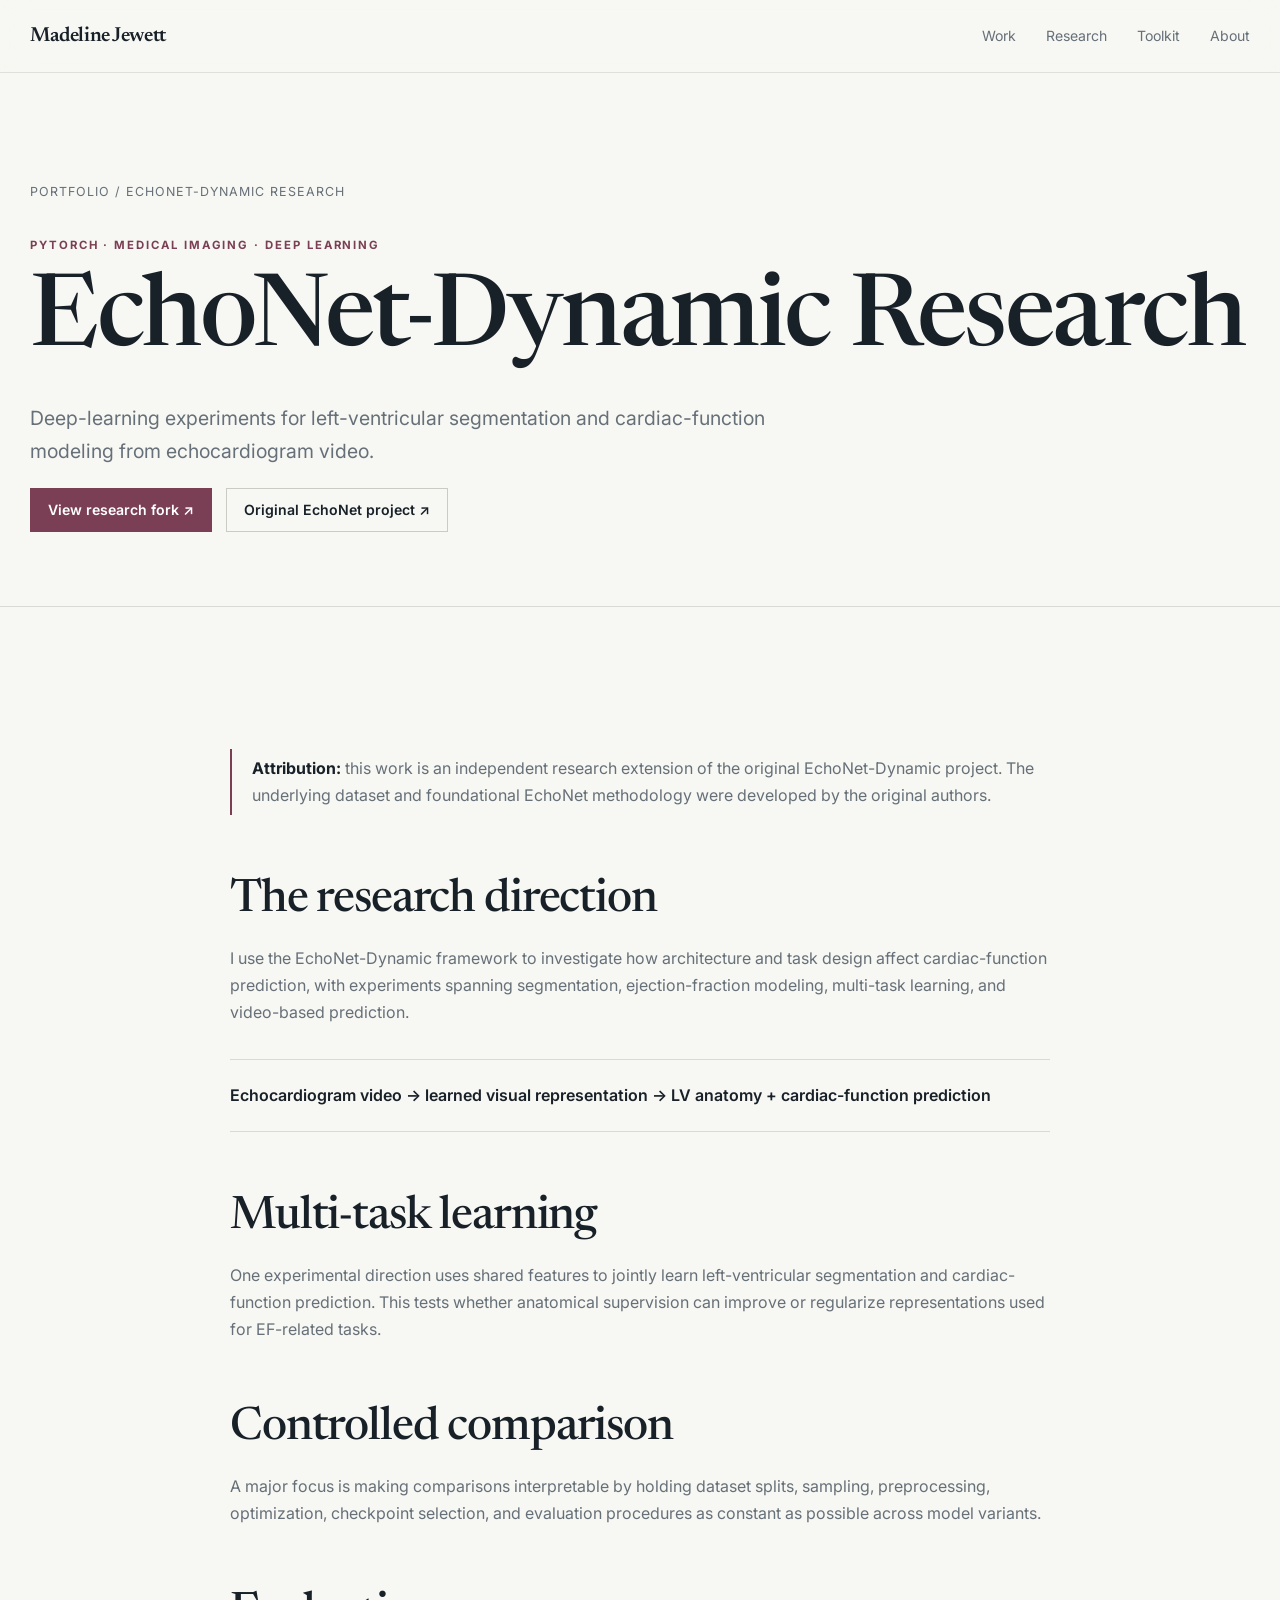
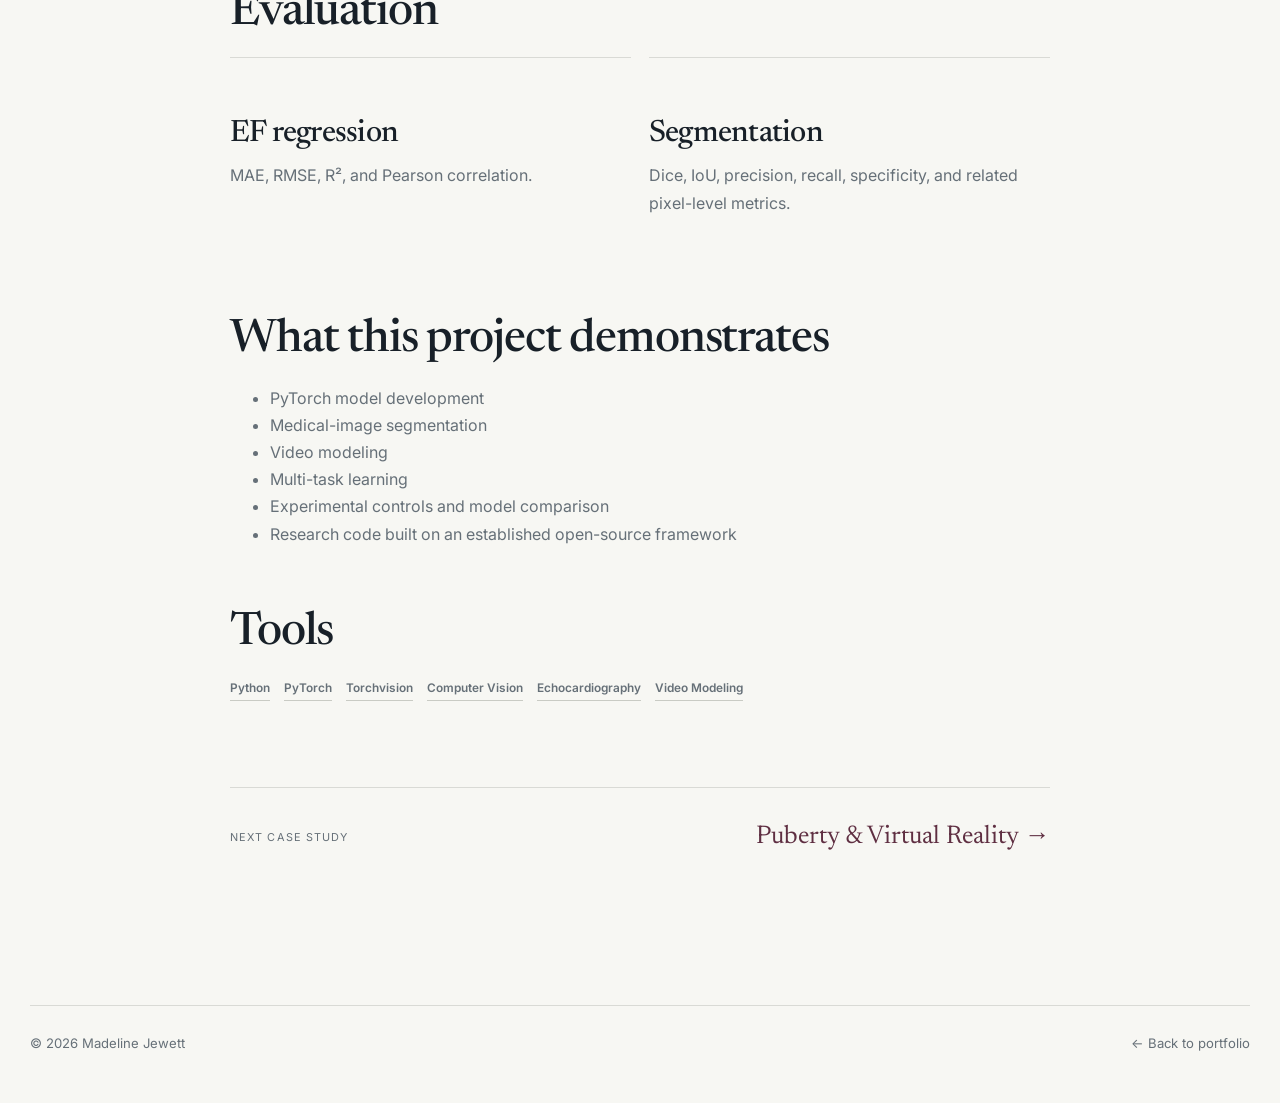
==== commit 3ac91dcb: "Add research figures to portfolio case studies" ====
--- a/projects/echonet.html
+++ b/projects/echonet.html
@@ -1 +1,345 @@
-<!doctype html><html lang="en"><head><meta charset="utf-8"><meta name="viewport" content="width=device-width,initial-scale=1"><title>EchoNet-Dynamic Research | Madeline Jewett</title><meta name="description" content="Case study: deep-learning experiments for echocardiography segmentation and ejection-fraction modeling."><link rel="icon" href="../assets/images/favicon.svg"><link rel="stylesheet" href="../assets/css/styles.css?v=20260901-1"></head><body><header class="site-header"><div class="container nav"><a class="brand" href="../index.html">Madeline Jewett</a><button class="nav-toggle" aria-label="Toggle navigation">☰</button><nav class="nav-links"><a href="../index.html#work">Work</a><a href="../index.html#research">Research</a><a href="../index.html#about">About</a></nav></div></header><main><section class="project-hero"><div class="container"><div class="breadcrumb"><a href="../index.html">Portfolio</a> / EchoNet-Dynamic Research</div><p class="eyebrow">PyTorch · Medical Imaging · Deep Learning</p><h1>EchoNet-Dynamic Research</h1><p class="lede">Deep-learning experiments for left-ventricular segmentation and cardiac-function modeling from echocardiogram video.</p><div class="hero-actions"><a class="btn btn-primary" href="https://github.com/jewettm530/dynamic" target="_blank" rel="noreferrer">View research fork ↗</a><a class="btn" href="https://echonet.github.io/dynamic/" target="_blank" rel="noreferrer">Original EchoNet project ↗</a></div></div></section><section class="section"><div class="container prose"><div class="callout"><strong>Attribution:</strong> this work is an independent research extension of the original EchoNet-Dynamic project. The underlying dataset and foundational EchoNet methodology were developed by the original authors.</div><h2>The research direction</h2><p>I use the EchoNet-Dynamic framework to investigate how architecture and task design affect cardiac-function prediction, with experiments spanning segmentation, ejection-fraction modeling, multi-task learning, and video-based prediction.</p><div class="flow">Echocardiogram video → learned visual representation → LV anatomy + cardiac-function prediction</div><h2>Multi-task learning</h2><p>One experimental direction uses shared features to jointly learn left-ventricular segmentation and cardiac-function prediction. This tests whether anatomical supervision can improve or regularize representations used for EF-related tasks.</p><h2>Controlled comparison</h2><p>A major focus is making comparisons interpretable by holding dataset splits, sampling, preprocessing, optimization, checkpoint selection, and evaluation procedures as constant as possible across model variants.</p><h2>Evaluation</h2><div class="case-grid"><div class="case-card"><h3>EF regression</h3><p>MAE, RMSE, R², and Pearson correlation.</p></div><div class="case-card"><h3>Segmentation</h3><p>Dice, IoU, precision, recall, specificity, and related pixel-level metrics.</p></div></div><h2>What this project demonstrates</h2><ul><li>PyTorch model development</li><li>Medical-image segmentation</li><li>Video modeling</li><li>Multi-task learning</li><li>Experimental controls and model comparison</li><li>Research code built on an established open-source framework</li></ul><h2>Tools</h2><div class="tags"><span class="tag">Python</span><span class="tag">PyTorch</span><span class="tag">Torchvision</span><span class="tag">Computer Vision</span><span class="tag">Echocardiography</span><span class="tag">Video Modeling</span></div></div></section></main><footer class="site-footer"><div class="container footer-row"><span>© <span data-year></span> Madeline Jewett</span><a href="../index.html">← Back to portfolio</a></div></footer><script src="../assets/js/main.js"></script></body></html>
+<!doctype html>
+
+<html lang="en">
+
+<head>
+
+    <meta charset="utf-8">
+
+    <meta
+        name="viewport"
+        content="width=device-width, initial-scale=1"
+    >
+
+    <title>
+        EchoNet-Dynamic Research | Madeline Jewett
+    </title>
+
+    <meta
+        name="description"
+        content="Case study: deep-learning experiments for echocardiography
+        segmentation and ejection-fraction modeling."
+    >
+
+    <link
+        rel="icon"
+        href="../assets/images/favicon.svg"
+    >
+
+    <link
+        rel="stylesheet"
+        href="../assets/css/styles.css?v=20260901-2"
+    >
+
+</head>
+
+
+<body>
+
+<header class="site-header">
+
+    <div class="container nav">
+
+        <a
+            class="brand"
+            href="../index.html"
+        >
+            Madeline Jewett
+        </a>
+
+        <button
+            class="nav-toggle"
+            aria-label="Toggle navigation"
+        >
+            ☰
+        </button>
+
+        <nav class="nav-links">
+
+            <a href="../index.html#work">
+                Work
+            </a>
+
+            <a href="../index.html#research">
+                Research
+            </a>
+
+            <a href="../index.html#skills">
+                Toolkit
+            </a>
+
+            <a href="../index.html#about">
+                About
+            </a>
+
+        </nav>
+
+    </div>
+
+</header>
+
+
+<main>
+
+    <section class="project-hero">
+
+        <div class="container">
+
+            <div class="breadcrumb">
+
+                <a href="../index.html">
+                    Portfolio
+                </a>
+
+                /
+
+                EchoNet-Dynamic Research
+
+            </div>
+
+            <p class="eyebrow">
+                PyTorch · Medical Imaging · Deep Learning
+            </p>
+
+            <h1>
+                EchoNet-Dynamic Research
+            </h1>
+
+            <p class="lede">
+                Deep-learning experiments for left-ventricular segmentation
+                and cardiac-function modeling from echocardiogram video.
+            </p>
+
+            <div class="hero-actions">
+
+                <a
+                    class="btn btn-primary"
+                    href="https://github.com/jewettm530/dynamic"
+                    target="_blank"
+                    rel="noreferrer"
+                >
+                    View research fork ↗
+                </a>
+
+                <a
+                    class="btn"
+                    href="https://echonet.github.io/dynamic/"
+                    target="_blank"
+                    rel="noreferrer"
+                >
+                    Original EchoNet project ↗
+                </a>
+
+            </div>
+
+        </div>
+
+    </section>
+
+
+    <section class="section">
+
+        <div class="container prose">
+
+            <div class="callout">
+
+                <strong>
+                    Attribution:
+                </strong>
+
+                this work is an independent research extension of the
+                original EchoNet-Dynamic project. The underlying dataset and
+                foundational EchoNet methodology were developed by the
+                original authors.
+
+            </div>
+
+
+            <h2>
+                The research direction
+            </h2>
+
+            <p>
+                I use the EchoNet-Dynamic framework to investigate how
+                architecture and task design affect cardiac-function
+                prediction, with experiments spanning segmentation,
+                ejection-fraction modeling, multi-task learning, and
+                video-based prediction.
+            </p>
+
+
+            <div class="flow">
+                Echocardiogram video
+                → learned visual representation
+                → LV anatomy + cardiac-function prediction
+            </div>
+
+
+            <h2>
+                Multi-task learning
+            </h2>
+
+            <p>
+                One experimental direction uses shared features to jointly
+                learn left-ventricular segmentation and cardiac-function
+                prediction. This tests whether anatomical supervision can
+                improve or regularize representations used for
+                EF-related tasks.
+            </p>
+
+
+            <h2>
+                Controlled comparison
+            </h2>
+
+            <p>
+                A major focus is making comparisons interpretable by holding
+                dataset splits, sampling, preprocessing, optimization,
+                checkpoint selection, and evaluation procedures as constant
+                as possible across model variants.
+            </p>
+
+
+            <h2>
+                Evaluation
+            </h2>
+
+            <div class="case-grid">
+
+                <div class="case-card">
+
+                    <h3>
+                        EF regression
+                    </h3>
+
+                    <p>
+                        MAE, RMSE, R², and Pearson correlation.
+                    </p>
+
+                </div>
+
+
+                <div class="case-card">
+
+                    <h3>
+                        Segmentation
+                    </h3>
+
+                    <p>
+                        Dice, IoU, precision, recall, specificity, and
+                        related pixel-level metrics.
+                    </p>
+
+                </div>
+
+            </div>
+
+
+            <h2>
+                What this project demonstrates
+            </h2>
+
+            <ul>
+
+                <li>
+                    PyTorch model development
+                </li>
+
+                <li>
+                    Medical-image segmentation
+                </li>
+
+                <li>
+                    Video modeling
+                </li>
+
+                <li>
+                    Multi-task learning
+                </li>
+
+                <li>
+                    Experimental controls and model comparison
+                </li>
+
+                <li>
+                    Research code built on an established open-source
+                    framework
+                </li>
+
+            </ul>
+
+
+            <h2>
+                Tools
+            </h2>
+
+            <div class="tags">
+
+                <span class="tag">
+                    Python
+                </span>
+
+                <span class="tag">
+                    PyTorch
+                </span>
+
+                <span class="tag">
+                    Torchvision
+                </span>
+
+                <span class="tag">
+                    Computer Vision
+                </span>
+
+                <span class="tag">
+                    Echocardiography
+                </span>
+
+                <span class="tag">
+                    Video Modeling
+                </span>
+
+            </div>
+
+
+            <div class="project-next">
+
+                <span>
+                    Next case study
+                </span>
+
+                <a href="puberty-vr.html">
+                    Puberty & Virtual Reality →
+                </a>
+
+            </div>
+
+        </div>
+
+    </section>
+
+</main>
+
+
+<footer class="site-footer">
+
+    <div class="container footer-row">
+
+        <span>
+            © <span data-year></span> Madeline Jewett
+        </span>
+
+        <a href="../index.html">
+            ← Back to portfolio
+        </a>
+
+    </div>
+
+</footer>
+
+
+<script src="../assets/js/main.js"></script>
+
+</body>
+
+</html>
--- a/assets/css/styles.css
+++ b/assets/css/styles.css
@@ -1,22 +1,1615 @@
 @import url("https://fonts.googleapis.com/css2?family=Inter:wght@400;500;600;700&family=Newsreader:opsz,wght@6..72,400;6..72,500;6..72,600&display=swap");
-:root{--bg:#F7F7F3;--surface:#FCFCFA;--surface-strong:#fff;--text:#182028;--muted:#667078;--accent:#7A3F55;--accent-dark:#5F2F42;--accent-soft:#F1E7EA;--line:#D9DAD5;--line-strong:#C9CBC4;--max:1220px;--reading:820px;--serif:"Newsreader",Georgia,"Times New Roman",serif;--sans:"Inter",ui-sans-serif,system-ui,-apple-system,BlinkMacSystemFont,"Segoe UI",sans-serif;--ease:cubic-bezier(.2,.65,.3,1)}
-*{box-sizing:border-box}html{scroll-behavior:smooth}body{margin:0;background:var(--bg);color:var(--text);font-family:var(--sans);font-size:16px;line-height:1.7;-webkit-font-smoothing:antialiased}::selection{background:#E8D8DE;color:var(--text)}a{color:inherit;text-decoration:none}a:focus-visible,button:focus-visible{outline:2px solid var(--accent);outline-offset:4px}img{max-width:100%;display:block}.container{width:min(calc(100% - 48px),var(--max));margin-inline:auto}.section{padding:112px 0;border-top:1px solid var(--line)}
-.site-header{position:sticky;top:0;z-index:50;background:rgba(247,247,243,.93);backdrop-filter:blur(14px);border-bottom:1px solid rgba(217,218,213,.8)}.nav{min-height:72px;display:flex;align-items:center;justify-content:space-between;gap:30px}.brand{font-family:var(--serif);font-size:1.28rem;font-weight:600;letter-spacing:-.02em}.nav-links{display:flex;align-items:center;gap:30px;font-size:.88rem;color:var(--muted)}.nav-links a{position:relative;padding:4px 0}.nav-links a:after{content:"";position:absolute;left:0;bottom:0;width:100%;height:1px;background:var(--accent);transform:scaleX(0);transform-origin:right;transition:transform .25s var(--ease)}.nav-links a:hover{color:var(--text)}.nav-links a:hover:after{transform:scaleX(1);transform-origin:left}.nav-toggle{display:none;border:0;background:transparent;color:var(--text);font-size:1.35rem;padding:6px;cursor:pointer}
-.eyebrow{margin:0 0 16px;text-transform:uppercase;letter-spacing:.17em;font-size:.71rem;line-height:1.4;font-weight:700;color:var(--accent)}h1,h2,h3,h4{font-family:var(--serif);font-weight:500;line-height:1.04;letter-spacing:-.025em;margin-top:0}h1{font-size:clamp(3.7rem,7.8vw,7.1rem);margin-bottom:28px}h2{font-size:clamp(2.45rem,4.5vw,4.4rem);margin-bottom:20px}h3{font-size:clamp(1.55rem,2.4vw,2.05rem);margin-bottom:12px}p{margin-top:0}
-.hero-actions,.card-actions{display:flex;gap:14px;align-items:center;flex-wrap:wrap}.btn{display:inline-flex;align-items:center;justify-content:center;gap:8px;min-height:44px;padding:0 17px;border:1px solid var(--line-strong);background:transparent;font-size:.88rem;font-weight:600;transition:transform .2s var(--ease),border-color .2s,color .2s,background .2s}.btn:hover{transform:translateY(-2px);border-color:var(--text)}.btn-primary,.btn-accent{background:var(--accent);border-color:var(--accent);color:#fff}.btn-primary:hover,.btn-accent:hover{background:var(--accent-dark);border-color:var(--accent-dark)}.text-link{display:inline-flex;align-items:center;gap:8px;font-size:.9rem;font-weight:650;color:var(--accent-dark)}.text-link .arrow{transition:transform .2s var(--ease)}.text-link:hover .arrow{transform:translateX(4px)}
-.hero{padding:132px 0 118px}.hero-grid{display:grid;grid-template-columns:minmax(0,1.18fr) minmax(350px,.82fr);gap:90px;align-items:end}.hero-title-line{display:block}.hero-title-line.accent{color:var(--accent)}.hero-copy{font-size:clamp(1.08rem,1.5vw,1.28rem);color:var(--muted);max-width:700px;margin:0 0 34px}.hero-meta{display:flex;gap:14px 26px;flex-wrap:wrap;margin-top:34px;padding-top:22px;border-top:1px solid var(--line);color:var(--muted);font-size:.78rem;text-transform:uppercase;letter-spacing:.08em}.hero-editorial{min-height:470px;border-left:1px solid var(--line);padding-left:38px;display:flex;flex-direction:column;justify-content:flex-end}.hero-metric-block{padding-bottom:34px;border-bottom:1px solid var(--line)}.hero-metric-label{font-size:.72rem;text-transform:uppercase;letter-spacing:.14em;color:var(--muted);font-weight:700}.hero-metric{display:flex;align-items:baseline;gap:10px;margin:8px 0 6px}.hero-metric strong{font-family:var(--serif);font-weight:500;font-size:clamp(4.6rem,8vw,7.4rem);line-height:.9;letter-spacing:-.06em;color:var(--accent)}.hero-metric span{color:var(--muted);font-size:.86rem}.hero-mini-chart{display:grid;grid-template-columns:repeat(4,1fr);gap:10px;align-items:end;height:130px;margin-top:28px}.hero-mini-bar{position:relative;border-top:2px solid var(--accent);background:linear-gradient(to bottom,rgba(122,63,85,.11),rgba(122,63,85,.015))}.hero-mini-bar:nth-child(1){height:72%}.hero-mini-bar:nth-child(2){height:64%}.hero-mini-bar:nth-child(3){height:58%}.hero-mini-bar:nth-child(4){height:19%}.hero-mini-bar:after{content:attr(data-label);position:absolute;left:0;bottom:-24px;color:var(--muted);font-size:.66rem;letter-spacing:.04em}.hero-note{padding-top:48px;color:var(--muted);font-size:.93rem;max-width:340px}.hero-note strong{color:var(--text);font-weight:600}
-.section-head{display:grid;grid-template-columns:1.15fr .85fr;gap:60px;align-items:end;margin-bottom:62px}.section-head h2{margin-bottom:0}.section-head>p{margin:0;color:var(--muted);max-width:560px}
-.project-feature{display:grid;grid-template-columns:minmax(0,.9fr) minmax(0,1.1fr);gap:72px;align-items:center;padding:74px 0;border-top:1px solid var(--line)}.project-feature:last-child{border-bottom:1px solid var(--line)}.project-feature.reverse .project-copy{order:2}.project-feature.reverse .project-art{order:1}.project-index{font-family:var(--serif);font-size:1.05rem;color:var(--accent);margin-bottom:28px}.project-kicker{text-transform:uppercase;letter-spacing:.13em;font-size:.69rem;font-weight:700;color:var(--muted);margin-bottom:13px}.project-copy h3{font-size:clamp(2.2rem,4vw,3.65rem);margin-bottom:18px}.project-copy>p{color:var(--muted);font-size:1.03rem;max-width:590px}.project-facts{display:grid;grid-template-columns:repeat(2,minmax(0,1fr));gap:18px;margin:28px 0 30px;padding-top:22px;border-top:1px solid var(--line)}.project-fact span{display:block;color:var(--muted);font-size:.68rem;text-transform:uppercase;letter-spacing:.1em;margin-bottom:4px}.project-fact strong{font-size:.9rem;font-weight:600}.project-links{display:flex;gap:22px;flex-wrap:wrap}.project-art{min-height:390px;background:var(--surface);border:1px solid var(--line);position:relative;overflow:hidden;display:flex;align-items:center;justify-content:center;padding:34px}.art-caption{position:absolute;left:20px;bottom:16px;color:var(--muted);font-size:.68rem;text-transform:uppercase;letter-spacing:.1em}
-.result-bars{width:88%;display:grid;gap:22px}.result-row{display:grid;grid-template-columns:86px 1fr 52px;align-items:center;gap:12px;font-size:.78rem;color:var(--muted)}.result-track{height:7px;background:#ECECE7}.result-fill{height:100%;background:var(--accent)}.result-row strong{font-size:.78rem;color:var(--text);font-weight:650;text-align:right}
-.echo-frame{width:min(78%,330px);aspect-ratio:1;border-radius:50%;border:1px solid var(--line-strong);position:relative;background:radial-gradient(circle at 50% 42%,#fff 0 9%,#EEEDE8 10% 24%,#D8D8D1 25% 27%,#F8F8F5 28% 46%,#D1D2CC 47% 49%,#F5F5F1 50% 100%)}.echo-frame:before{content:"";position:absolute;width:34%;height:43%;left:33%;top:27%;border:3px solid var(--accent);border-radius:48% 48% 55% 55%;transform:rotate(4deg);background:rgba(122,63,85,.05)}.echo-frame:after{content:"LV segmentation";position:absolute;right:-34px;top:22%;font-size:.66rem;color:var(--accent-dark);letter-spacing:.04em;border-bottom:1px solid var(--accent);padding-bottom:4px}
-.learning-plot{width:92%;height:270px;position:relative;border-left:1px solid var(--line-strong);border-bottom:1px solid var(--line-strong)}.learning-plot svg{position:absolute;inset:10px 6px 8px 6px;width:calc(100% - 12px);height:calc(100% - 18px);overflow:visible}.plot-label{position:absolute;font-size:.65rem;color:var(--muted);text-transform:uppercase;letter-spacing:.08em}.plot-label.y{left:-18px;top:4px;transform:rotate(-90deg);transform-origin:left top}.plot-label.x{right:0;bottom:-25px}
-.dashboard-mini{width:92%;display:grid;grid-template-columns:1.25fr .75fr;gap:12px}.dash-panel{border:1px solid var(--line);background:#fff;padding:18px;min-height:115px}.dash-panel.large{grid-row:span 2;min-height:242px}.dash-label{font-size:.65rem;color:var(--muted);text-transform:uppercase;letter-spacing:.09em}.dash-score{font-family:var(--serif);font-size:3.4rem;color:var(--accent);line-height:1;margin:16px 0 20px}.dash-line{height:5px;background:#ECECE7;margin:10px 0}.dash-line span{display:block;height:100%;background:var(--accent)}.dash-badge{display:inline-block;margin-top:14px;padding:5px 7px;border:1px solid var(--line);font-size:.65rem;color:var(--muted)}
-.research-list{border-top:1px solid var(--line)}.research-row{display:grid;grid-template-columns:74px 180px 1fr;gap:28px;padding:30px 0;border-bottom:1px solid var(--line)}.research-num{font-family:var(--serif);color:var(--accent);font-size:1.05rem}.research-domain{font-size:.72rem;text-transform:uppercase;letter-spacing:.12em;color:var(--muted);font-weight:700;padding-top:5px}.research-copy h3{font-size:1.7rem;margin-bottom:8px}.research-copy p{margin:0;color:var(--muted);max-width:760px}
-.toolkit-grid{display:grid;grid-template-columns:repeat(4,minmax(0,1fr));border-top:1px solid var(--line);border-bottom:1px solid var(--line)}.toolkit-group{padding:26px 24px 30px 0;border-right:1px solid var(--line)}.toolkit-group:not(:first-child){padding-left:24px}.toolkit-group:last-child{border-right:0}.toolkit-group h3{font-family:var(--sans);font-size:.72rem;text-transform:uppercase;letter-spacing:.11em;font-weight:700;color:var(--accent);margin-bottom:18px}.toolkit-list{list-style:none;margin:0;padding:0;color:var(--muted)}.toolkit-list li{padding:5px 0;font-size:.93rem}
-.other-work-grid{display:grid;grid-template-columns:repeat(2,minmax(0,1fr));border-top:1px solid var(--line)}.other-work-item{padding:30px 36px 30px 0;border-bottom:1px solid var(--line)}.other-work-item:nth-child(even){padding-left:36px;border-left:1px solid var(--line)}.other-work-item h3{font-size:1.6rem;margin-bottom:8px}.other-work-item p{color:var(--muted);margin-bottom:16px}
-.about-grid{display:grid;grid-template-columns:320px 1fr;gap:72px;align-items:start}.profile-wrap{position:relative;padding:0 0 26px 26px}.profile-wrap:before{content:"";position:absolute;left:0;bottom:0;width:76%;height:82%;border:1px solid var(--accent);z-index:-1}.profile-img{width:100%;aspect-ratio:4/5;object-fit:cover;filter:saturate(.88) contrast(.98)}.about-copy{max-width:760px}.about-copy p{color:var(--muted);font-size:1.05rem}.contact-panel{display:grid;grid-template-columns:1fr auto;gap:48px;align-items:end;padding:48px 0 6px;border-top:1px solid var(--line)}.contact-panel p{color:var(--muted);max-width:720px}
-.site-footer{padding:34px 0 48px;color:var(--muted);font-size:.82rem}.footer-row{display:flex;justify-content:space-between;gap:20px;flex-wrap:wrap;border-top:1px solid var(--line);padding-top:26px}
-.project-hero{padding:108px 0 74px}.project-hero .lede{max-width:820px;color:var(--muted);font-size:1.22rem}.breadcrumb{font-size:.78rem;color:var(--muted);margin-bottom:36px;text-transform:uppercase;letter-spacing:.08em}.prose{max-width:var(--reading)}.prose p,.prose li{color:var(--muted)}.prose h2{margin-top:62px;font-size:clamp(2.15rem,3.6vw,3.2rem)}.prose h3{margin-top:38px}.case-grid{display:grid;grid-template-columns:1fr 1fr;gap:18px}.case-card{border-top:1px solid var(--line);padding:22px 0}.case-card p,.case-card li{color:var(--muted)}.stat-grid{display:grid;grid-template-columns:repeat(3,1fr);margin:38px 0;border-top:1px solid var(--line);border-bottom:1px solid var(--line)}.stat{padding:24px 22px 24px 0;border-right:1px solid var(--line)}.stat:not(:first-child){padding-left:22px}.stat:last-child{border-right:0}.stat strong{display:block;font-family:var(--serif);font-size:2.7rem;font-weight:500;letter-spacing:-.05em;color:var(--accent)}.stat span{color:var(--muted);font-size:.75rem}.flow{margin:32px 0;padding:22px 0;border-top:1px solid var(--line);border-bottom:1px solid var(--line);font-weight:600}.callout{border-left:2px solid var(--accent);padding:6px 0 6px 20px;margin:30px 0;color:var(--muted)}.tags{display:flex;gap:8px 14px;flex-wrap:wrap;margin:20px 0 26px}.tag{font-size:.74rem;font-weight:600;color:var(--muted);padding-bottom:2px;border-bottom:1px solid var(--line-strong)}
-@media(max-width:980px){.hero-grid{grid-template-columns:1fr;gap:54px}.hero-editorial{min-height:360px;border-left:0;border-top:1px solid var(--line);padding:34px 0 0}.project-feature,.project-feature.reverse{grid-template-columns:1fr;gap:38px}.project-feature.reverse .project-copy,.project-feature.reverse .project-art{order:initial}.section-head{grid-template-columns:1fr;gap:20px}.research-row{grid-template-columns:58px 150px 1fr}.toolkit-grid{grid-template-columns:repeat(2,1fr)}.about-grid{grid-template-columns:260px 1fr;gap:50px}}
-@media(max-width:720px){.container{width:min(calc(100% - 30px),var(--max))}.section{padding:82px 0}.nav-toggle{display:block}.nav-links{display:none;position:absolute;top:72px;left:15px;right:15px;padding:18px 20px;border:1px solid var(--line);background:var(--surface);flex-direction:column;align-items:flex-start;gap:15px}.nav-links.open{display:flex}.hero{padding:92px 0 84px}h1{font-size:clamp(3.25rem,15vw,5.1rem)}.hero-metric strong{font-size:4.7rem}.project-feature{padding:58px 0}.project-facts{grid-template-columns:1fr}.project-art{min-height:300px;padding:24px}.research-row{grid-template-columns:42px 1fr;gap:12px 18px}.research-domain,.research-copy{grid-column:2}.toolkit-grid{grid-template-columns:1fr}.toolkit-group,.toolkit-group:not(:first-child){padding:24px 0;border-right:0;border-bottom:1px solid var(--line)}.other-work-grid{grid-template-columns:1fr}.other-work-item,.other-work-item:nth-child(even){padding:26px 0;border-left:0}.about-grid{grid-template-columns:1fr;gap:38px}.profile-wrap{max-width:300px}.contact-panel{grid-template-columns:1fr;gap:20px}.stat-grid{grid-template-columns:1fr}.stat,.stat:not(:first-child){padding:18px 0;border-right:0;border-bottom:1px solid var(--line)}.case-grid{grid-template-columns:1fr}}
-@media(prefers-reduced-motion:reduce){html{scroll-behavior:auto}*,*:before,*:after{transition:none!important}}
+
+:root {
+    --bg: #F7F7F3;
+    --surface: #FCFCFA;
+    --surface-strong: #FFFFFF;
+
+    --text: #182028;
+    --muted: #667078;
+
+    --accent: #7A3F55;
+    --accent-dark: #5F2F42;
+    --accent-soft: #F1E7EA;
+
+    --line: #D9DAD5;
+    --line-strong: #C9CBC4;
+
+    --max: 1220px;
+    --reading: 820px;
+
+    --serif: "Newsreader", Georgia, "Times New Roman", serif;
+    --sans: "Inter", ui-sans-serif, system-ui, -apple-system,
+        BlinkMacSystemFont, "Segoe UI", sans-serif;
+
+    --ease: cubic-bezier(.2, .65, .3, 1);
+}
+
+
+/* =========================================================
+   Base
+   ========================================================= */
+
+* {
+    box-sizing: border-box;
+}
+
+html {
+    scroll-behavior: smooth;
+}
+
+body {
+    margin: 0;
+    background: var(--bg);
+    color: var(--text);
+    font-family: var(--sans);
+    font-size: 16px;
+    line-height: 1.7;
+    -webkit-font-smoothing: antialiased;
+    text-rendering: optimizeLegibility;
+}
+
+::selection {
+    background: #E8D8DE;
+    color: var(--text);
+}
+
+a {
+    color: inherit;
+    text-decoration: none;
+}
+
+a:focus-visible,
+button:focus-visible {
+    outline: 2px solid var(--accent);
+    outline-offset: 4px;
+}
+
+img {
+    display: block;
+    max-width: 100%;
+}
+
+button,
+input,
+textarea,
+select {
+    font: inherit;
+}
+
+.container {
+    width: min(calc(100% - 48px), var(--max));
+    margin-inline: auto;
+}
+
+.section {
+    padding: 112px 0;
+    border-top: 1px solid var(--line);
+}
+
+
+/* =========================================================
+   Navigation
+   ========================================================= */
+
+.site-header {
+    position: sticky;
+    top: 0;
+    z-index: 50;
+
+    background: rgba(247, 247, 243, .93);
+    backdrop-filter: blur(14px);
+
+    border-bottom: 1px solid rgba(217, 218, 213, .8);
+}
+
+.nav {
+    min-height: 72px;
+
+    display: flex;
+    align-items: center;
+    justify-content: space-between;
+
+    gap: 30px;
+}
+
+.brand {
+    font-family: var(--serif);
+    font-size: 1.28rem;
+    font-weight: 600;
+    letter-spacing: -.02em;
+}
+
+.nav-links {
+    display: flex;
+    align-items: center;
+    gap: 30px;
+
+    color: var(--muted);
+    font-size: .88rem;
+}
+
+.nav-links a {
+    position: relative;
+    padding: 4px 0;
+
+    transition: color .2s ease;
+}
+
+.nav-links a::after {
+    content: "";
+
+    position: absolute;
+    left: 0;
+    bottom: 0;
+
+    width: 100%;
+    height: 1px;
+
+    background: var(--accent);
+
+    transform: scaleX(0);
+    transform-origin: right;
+
+    transition: transform .25s var(--ease);
+}
+
+.nav-links a:hover {
+    color: var(--text);
+}
+
+.nav-links a:hover::after {
+    transform: scaleX(1);
+    transform-origin: left;
+}
+
+.nav-toggle {
+    display: none;
+
+    padding: 6px;
+
+    border: 0;
+    background: transparent;
+
+    color: var(--text);
+    font-size: 1.35rem;
+
+    cursor: pointer;
+}
+
+
+/* =========================================================
+   Typography
+   ========================================================= */
+
+.eyebrow {
+    margin: 0 0 16px;
+
+    color: var(--accent);
+
+    font-size: .71rem;
+    font-weight: 700;
+    line-height: 1.4;
+
+    letter-spacing: .17em;
+    text-transform: uppercase;
+}
+
+h1,
+h2,
+h3,
+h4 {
+    margin-top: 0;
+
+    font-family: var(--serif);
+    font-weight: 500;
+    line-height: 1.04;
+
+    letter-spacing: -.025em;
+}
+
+h1 {
+    margin-bottom: 28px;
+
+    font-size: clamp(3.7rem, 7.8vw, 7.1rem);
+}
+
+h2 {
+    margin-bottom: 20px;
+
+    font-size: clamp(2.45rem, 4.5vw, 4.4rem);
+}
+
+h3 {
+    margin-bottom: 12px;
+
+    font-size: clamp(1.55rem, 2.4vw, 2.05rem);
+}
+
+h4 {
+    margin-bottom: 10px;
+
+    font-size: 1.2rem;
+}
+
+p {
+    margin-top: 0;
+}
+
+
+/* =========================================================
+   Buttons and links
+   ========================================================= */
+
+.hero-actions,
+.card-actions {
+    display: flex;
+    align-items: center;
+    flex-wrap: wrap;
+
+    gap: 14px;
+}
+
+.btn {
+    min-height: 44px;
+    padding: 0 17px;
+
+    display: inline-flex;
+    align-items: center;
+    justify-content: center;
+
+    gap: 8px;
+
+    border: 1px solid var(--line-strong);
+    background: transparent;
+
+    font-size: .88rem;
+    font-weight: 600;
+
+    transition:
+        transform .2s var(--ease),
+        border-color .2s ease,
+        color .2s ease,
+        background .2s ease;
+}
+
+.btn:hover {
+    transform: translateY(-2px);
+    border-color: var(--text);
+}
+
+.btn-primary,
+.btn-accent {
+    background: var(--accent);
+    border-color: var(--accent);
+    color: #FFFFFF;
+}
+
+.btn-primary:hover,
+.btn-accent:hover {
+    background: var(--accent-dark);
+    border-color: var(--accent-dark);
+}
+
+.text-link {
+    display: inline-flex;
+    align-items: center;
+
+    gap: 8px;
+
+    color: var(--accent-dark);
+
+    font-size: .9rem;
+    font-weight: 650;
+}
+
+.text-link .arrow {
+    transition: transform .2s var(--ease);
+}
+
+.text-link:hover .arrow {
+    transform: translateX(4px);
+}
+
+
+/* =========================================================
+   Homepage hero
+   ========================================================= */
+
+.hero {
+    padding: 132px 0 118px;
+    overflow: hidden;
+}
+
+.hero-grid {
+    display: grid;
+    grid-template-columns: minmax(0, 1.18fr) minmax(350px, .82fr);
+
+    gap: 90px;
+
+    align-items: end;
+}
+
+.hero-title-line {
+    display: block;
+}
+
+.hero-title-line.accent {
+    color: var(--accent);
+}
+
+.hero-copy {
+    max-width: 700px;
+    margin: 0 0 34px;
+
+    color: var(--muted);
+
+    font-size: clamp(1.08rem, 1.5vw, 1.28rem);
+}
+
+.hero-meta {
+    margin-top: 34px;
+    padding-top: 22px;
+
+    display: flex;
+    flex-wrap: wrap;
+
+    gap: 14px 26px;
+
+    border-top: 1px solid var(--line);
+
+    color: var(--muted);
+
+    font-size: .78rem;
+    letter-spacing: .08em;
+    text-transform: uppercase;
+}
+
+.hero-editorial {
+    min-height: 470px;
+    padding-left: 38px;
+
+    display: flex;
+    flex-direction: column;
+    justify-content: flex-end;
+
+    border-left: 1px solid var(--line);
+}
+
+.hero-metric-block {
+    padding-bottom: 34px;
+
+    border-bottom: 1px solid var(--line);
+}
+
+.hero-metric-label {
+    color: var(--muted);
+
+    font-size: .72rem;
+    font-weight: 700;
+
+    letter-spacing: .14em;
+    text-transform: uppercase;
+}
+
+.hero-metric {
+    margin: 8px 0 6px;
+
+    display: flex;
+    align-items: baseline;
+
+    gap: 10px;
+}
+
+.hero-metric strong {
+    color: var(--accent);
+
+    font-family: var(--serif);
+    font-size: clamp(4.6rem, 8vw, 7.4rem);
+    font-weight: 500;
+    line-height: .9;
+
+    letter-spacing: -.06em;
+}
+
+.hero-metric span {
+    color: var(--muted);
+
+    font-size: .86rem;
+}
+
+.hero-mini-chart {
+    height: 130px;
+    margin-top: 28px;
+
+    display: grid;
+    grid-template-columns: repeat(4, 1fr);
+    align-items: end;
+
+    gap: 10px;
+}
+
+.hero-mini-bar {
+    position: relative;
+
+    border-top: 2px solid var(--accent);
+
+    background: linear-gradient(
+        to bottom,
+        rgba(122, 63, 85, .11),
+        rgba(122, 63, 85, .015)
+    );
+}
+
+.hero-mini-bar:nth-child(1) {
+    height: 72%;
+}
+
+.hero-mini-bar:nth-child(2) {
+    height: 64%;
+}
+
+.hero-mini-bar:nth-child(3) {
+    height: 58%;
+}
+
+.hero-mini-bar:nth-child(4) {
+    height: 19%;
+}
+
+.hero-mini-bar::after {
+    content: attr(data-label);
+
+    position: absolute;
+    left: 0;
+    bottom: -24px;
+
+    color: var(--muted);
+
+    font-size: .66rem;
+    letter-spacing: .04em;
+}
+
+.hero-note {
+    max-width: 340px;
+    padding-top: 48px;
+
+    color: var(--muted);
+
+    font-size: .93rem;
+}
+
+.hero-note strong {
+    color: var(--text);
+    font-weight: 600;
+}
+
+
+/* =========================================================
+   Section headings
+   ========================================================= */
+
+.section-head {
+    margin-bottom: 62px;
+
+    display: grid;
+    grid-template-columns: 1.15fr .85fr;
+
+    gap: 60px;
+
+    align-items: end;
+}
+
+.section-head h2 {
+    margin-bottom: 0;
+}
+
+.section-head > p {
+    max-width: 560px;
+    margin: 0;
+
+    color: var(--muted);
+}
+
+
+/* =========================================================
+   Featured projects
+   ========================================================= */
+
+.project-feature {
+    padding: 74px 0;
+
+    display: grid;
+    grid-template-columns: minmax(0, .9fr) minmax(0, 1.1fr);
+
+    gap: 72px;
+
+    align-items: center;
+
+    border-top: 1px solid var(--line);
+}
+
+.project-feature:last-child {
+    border-bottom: 1px solid var(--line);
+}
+
+.project-feature.reverse .project-copy {
+    order: 2;
+}
+
+.project-feature.reverse .project-art {
+    order: 1;
+}
+
+.project-index {
+    margin-bottom: 28px;
+
+    color: var(--accent);
+
+    font-family: var(--serif);
+    font-size: 1.05rem;
+}
+
+.project-kicker {
+    margin-bottom: 13px;
+
+    color: var(--muted);
+
+    font-size: .69rem;
+    font-weight: 700;
+
+    letter-spacing: .13em;
+    text-transform: uppercase;
+}
+
+.project-copy h3 {
+    margin-bottom: 18px;
+
+    font-size: clamp(2.2rem, 4vw, 3.65rem);
+}
+
+.project-copy > p {
+    max-width: 590px;
+
+    color: var(--muted);
+
+    font-size: 1.03rem;
+}
+
+.project-facts {
+    margin: 28px 0 30px;
+    padding-top: 22px;
+
+    display: grid;
+    grid-template-columns: repeat(2, minmax(0, 1fr));
+
+    gap: 18px;
+
+    border-top: 1px solid var(--line);
+}
+
+.project-fact span {
+    display: block;
+    margin-bottom: 4px;
+
+    color: var(--muted);
+
+    font-size: .68rem;
+
+    letter-spacing: .1em;
+    text-transform: uppercase;
+}
+
+.project-fact strong {
+    font-size: .9rem;
+    font-weight: 600;
+}
+
+.project-links {
+    display: flex;
+    flex-wrap: wrap;
+
+    gap: 22px;
+}
+
+.project-art {
+    position: relative;
+
+    min-height: 390px;
+    padding: 34px;
+
+    display: flex;
+    align-items: center;
+    justify-content: center;
+
+    overflow: hidden;
+
+    border: 1px solid var(--line);
+    background: var(--surface);
+}
+
+.art-caption {
+    position: absolute;
+    left: 20px;
+    bottom: 16px;
+
+    color: var(--muted);
+
+    font-size: .68rem;
+
+    letter-spacing: .1em;
+    text-transform: uppercase;
+}
+
+
+/* =========================================================
+   Homepage research image panels
+   ========================================================= */
+
+.project-art-image {
+    padding: 24px 24px 52px;
+}
+
+.project-art-image img {
+    width: 100%;
+    height: auto;
+
+    max-height: 390px;
+
+    object-fit: contain;
+}
+
+
+/* =========================================================
+   EchoNet conceptual graphic
+   ========================================================= */
+
+.echo-frame {
+    position: relative;
+
+    width: min(78%, 330px);
+
+    aspect-ratio: 1;
+
+    border: 1px solid var(--line-strong);
+    border-radius: 50%;
+
+    background:
+        radial-gradient(
+            circle at 50% 42%,
+            #FFFFFF 0 9%,
+            #EEEDE8 10% 24%,
+            #D8D8D1 25% 27%,
+            #F8F8F5 28% 46%,
+            #D1D2CC 47% 49%,
+            #F5F5F1 50% 100%
+        );
+}
+
+.echo-frame::before {
+    content: "";
+
+    position: absolute;
+    left: 33%;
+    top: 27%;
+
+    width: 34%;
+    height: 43%;
+
+    border: 3px solid var(--accent);
+    border-radius: 48% 48% 55% 55%;
+
+    background: rgba(122, 63, 85, .05);
+
+    transform: rotate(4deg);
+}
+
+.echo-frame::after {
+    content: "LV segmentation";
+
+    position: absolute;
+    right: -34px;
+    top: 22%;
+
+    padding-bottom: 4px;
+
+    border-bottom: 1px solid var(--accent);
+
+    color: var(--accent-dark);
+
+    font-size: .66rem;
+    letter-spacing: .04em;
+}
+
+
+/* =========================================================
+   Portfolio assistant conceptual graphic
+   ========================================================= */
+
+.dashboard-mini {
+    width: 92%;
+
+    display: grid;
+    grid-template-columns: 1.25fr .75fr;
+
+    gap: 12px;
+}
+
+.dash-panel {
+    min-height: 115px;
+    padding: 18px;
+
+    border: 1px solid var(--line);
+    background: #FFFFFF;
+}
+
+.dash-panel.large {
+    min-height: 242px;
+
+    grid-row: span 2;
+}
+
+.dash-label {
+    color: var(--muted);
+
+    font-size: .65rem;
+
+    letter-spacing: .09em;
+    text-transform: uppercase;
+}
+
+.dash-score {
+    margin: 16px 0 20px;
+
+    color: var(--accent);
+
+    font-family: var(--serif);
+    font-size: 3.4rem;
+    line-height: 1;
+}
+
+.dash-line {
+    height: 5px;
+    margin: 10px 0;
+
+    background: #ECECE7;
+}
+
+.dash-line span {
+    display: block;
+
+    height: 100%;
+
+    background: var(--accent);
+}
+
+.dash-badge {
+    display: inline-block;
+
+    margin-top: 14px;
+    padding: 5px 7px;
+
+    border: 1px solid var(--line);
+
+    color: var(--muted);
+
+    font-size: .65rem;
+}
+
+
+/* =========================================================
+   Research section
+   ========================================================= */
+
+.research-list {
+    border-top: 1px solid var(--line);
+}
+
+.research-row {
+    padding: 30px 0;
+
+    display: grid;
+    grid-template-columns: 74px 180px 1fr;
+
+    gap: 28px;
+
+    border-bottom: 1px solid var(--line);
+}
+
+.research-num {
+    color: var(--accent);
+
+    font-family: var(--serif);
+    font-size: 1.05rem;
+}
+
+.research-domain {
+    padding-top: 5px;
+
+    color: var(--muted);
+
+    font-size: .72rem;
+    font-weight: 700;
+
+    letter-spacing: .12em;
+    text-transform: uppercase;
+}
+
+.research-copy h3 {
+    margin-bottom: 8px;
+
+    font-size: 1.7rem;
+}
+
+.research-copy p {
+    max-width: 760px;
+    margin: 0;
+
+    color: var(--muted);
+}
+
+
+/* =========================================================
+   Technical toolkit
+   ========================================================= */
+
+.toolkit-grid {
+    display: grid;
+    grid-template-columns: repeat(4, minmax(0, 1fr));
+
+    border-top: 1px solid var(--line);
+    border-bottom: 1px solid var(--line);
+}
+
+.toolkit-group {
+    padding: 26px 24px 30px 0;
+
+    border-right: 1px solid var(--line);
+}
+
+.toolkit-group:not(:first-child) {
+    padding-left: 24px;
+}
+
+.toolkit-group:last-child {
+    border-right: 0;
+}
+
+.toolkit-group h3 {
+    margin-bottom: 18px;
+
+    color: var(--accent);
+
+    font-family: var(--sans);
+    font-size: .72rem;
+    font-weight: 700;
+
+    letter-spacing: .11em;
+    text-transform: uppercase;
+}
+
+.toolkit-list {
+    margin: 0;
+    padding: 0;
+
+    list-style: none;
+
+    color: var(--muted);
+}
+
+.toolkit-list li {
+    padding: 5px 0;
+
+    font-size: .93rem;
+}
+
+
+/* =========================================================
+   Additional work
+   ========================================================= */
+
+.other-work-grid {
+    display: grid;
+    grid-template-columns: repeat(2, minmax(0, 1fr));
+
+    border-top: 1px solid var(--line);
+}
+
+.other-work-item {
+    padding: 30px 36px 30px 0;
+
+    border-bottom: 1px solid var(--line);
+}
+
+.other-work-item:nth-child(even) {
+    padding-left: 36px;
+
+    border-left: 1px solid var(--line);
+}
+
+.other-work-item h3 {
+    margin-bottom: 8px;
+
+    font-size: 1.6rem;
+}
+
+.other-work-item p {
+    margin-bottom: 16px;
+
+    color: var(--muted);
+}
+
+
+/* =========================================================
+   About
+   ========================================================= */
+
+.about-grid {
+    display: grid;
+    grid-template-columns: 320px 1fr;
+
+    gap: 72px;
+
+    align-items: start;
+}
+
+.profile-wrap {
+    position: relative;
+
+    padding: 0 0 26px 26px;
+}
+
+.profile-wrap::before {
+    content: "";
+
+    position: absolute;
+    left: 0;
+    bottom: 0;
+    z-index: -1;
+
+    width: 76%;
+    height: 82%;
+
+    border: 1px solid var(--accent);
+}
+
+.profile-img {
+    width: 100%;
+
+    aspect-ratio: 4 / 5;
+
+    object-fit: cover;
+
+    filter: saturate(.88) contrast(.98);
+}
+
+.about-copy {
+    max-width: 760px;
+}
+
+.about-copy p {
+    color: var(--muted);
+
+    font-size: 1.05rem;
+}
+
+
+/* =========================================================
+   Contact
+   ========================================================= */
+
+.contact-panel {
+    padding: 48px 0 6px;
+
+    display: grid;
+    grid-template-columns: 1fr auto;
+
+    gap: 48px;
+
+    align-items: end;
+
+    border-top: 1px solid var(--line);
+}
+
+.contact-panel h2 {
+    max-width: 720px;
+}
+
+.contact-panel p {
+    max-width: 720px;
+
+    color: var(--muted);
+}
+
+
+/* =========================================================
+   Footer
+   ========================================================= */
+
+.site-footer {
+    padding: 34px 0 48px;
+
+    color: var(--muted);
+
+    font-size: .82rem;
+}
+
+.footer-row {
+    padding-top: 26px;
+
+    display: flex;
+    justify-content: space-between;
+    flex-wrap: wrap;
+
+    gap: 20px;
+
+    border-top: 1px solid var(--line);
+}
+
+
+/* =========================================================
+   Project case-study pages
+   ========================================================= */
+
+.project-hero {
+    padding: 108px 0 74px;
+}
+
+.project-hero .lede {
+    max-width: 820px;
+
+    color: var(--muted);
+
+    font-size: 1.22rem;
+}
+
+.breadcrumb {
+    margin-bottom: 36px;
+
+    color: var(--muted);
+
+    font-size: .78rem;
+
+    letter-spacing: .08em;
+    text-transform: uppercase;
+}
+
+.breadcrumb a:hover {
+    color: var(--accent);
+}
+
+.prose {
+    max-width: var(--reading);
+}
+
+.prose p,
+.prose li {
+    color: var(--muted);
+}
+
+.prose h2 {
+    margin-top: 62px;
+
+    font-size: clamp(2.15rem, 3.6vw, 3.2rem);
+}
+
+.prose h3 {
+    margin-top: 38px;
+}
+
+.case-grid {
+    display: grid;
+    grid-template-columns: 1fr 1fr;
+
+    gap: 18px;
+}
+
+.case-card {
+    padding: 22px 0;
+
+    border-top: 1px solid var(--line);
+}
+
+.case-card p,
+.case-card li {
+    color: var(--muted);
+}
+
+.stat-grid {
+    margin: 38px 0;
+
+    display: grid;
+    grid-template-columns: repeat(3, 1fr);
+
+    border-top: 1px solid var(--line);
+    border-bottom: 1px solid var(--line);
+}
+
+.stat {
+    padding: 24px 22px 24px 0;
+
+    border-right: 1px solid var(--line);
+}
+
+.stat:not(:first-child) {
+    padding-left: 22px;
+}
+
+.stat:last-child {
+    border-right: 0;
+}
+
+.stat strong {
+    display: block;
+
+    color: var(--accent);
+
+    font-family: var(--serif);
+    font-size: 2.7rem;
+    font-weight: 500;
+
+    letter-spacing: -.05em;
+}
+
+.stat span {
+    color: var(--muted);
+
+    font-size: .75rem;
+}
+
+.flow {
+    margin: 32px 0;
+    padding: 22px 0;
+
+    border-top: 1px solid var(--line);
+    border-bottom: 1px solid var(--line);
+
+    color: var(--text);
+
+    font-weight: 600;
+}
+
+.callout {
+    margin: 30px 0;
+    padding: 6px 0 6px 20px;
+
+    border-left: 2px solid var(--accent);
+
+    color: var(--muted);
+}
+
+.callout strong {
+    color: var(--text);
+}
+
+.tags {
+    margin: 20px 0 26px;
+
+    display: flex;
+    flex-wrap: wrap;
+
+    gap: 8px 14px;
+}
+
+.tag {
+    padding-bottom: 2px;
+
+    border-bottom: 1px solid var(--line-strong);
+
+    color: var(--muted);
+
+    font-size: .74rem;
+    font-weight: 600;
+}
+
+.project-next {
+    margin-top: 86px;
+    padding-top: 28px;
+
+    display: flex;
+    justify-content: space-between;
+    align-items: center;
+
+    gap: 20px;
+
+    border-top: 1px solid var(--line);
+}
+
+.project-next span {
+    color: var(--muted);
+
+    font-size: .68rem;
+
+    letter-spacing: .1em;
+    text-transform: uppercase;
+}
+
+.project-next a {
+    color: var(--accent-dark);
+
+    font-family: var(--serif);
+    font-size: 1.6rem;
+}
+
+
+/* =========================================================
+   Research figures
+   ========================================================= */
+
+.figure-intro {
+    margin-bottom: 24px;
+
+    color: var(--muted);
+}
+
+.research-figure {
+    margin: 46px 0 54px;
+}
+
+.research-figure a {
+    display: block;
+}
+
+.research-figure img {
+    width: 100%;
+    height: auto;
+
+    border: 1px solid var(--line);
+    background: #FFFFFF;
+
+    transition: border-color .2s ease;
+}
+
+.research-figure a:hover img {
+    border-color: var(--accent);
+}
+
+.research-figure figcaption {
+    max-width: 760px;
+    margin-top: 12px;
+
+    color: var(--muted);
+
+    font-size: .78rem;
+    line-height: 1.55;
+}
+
+.research-figure figcaption strong {
+    color: var(--text);
+    font-weight: 600;
+}
+
+
+/*
+   Allows large scientific figures to extend beyond
+   the narrower reading-text column.
+*/
+.figure-wide {
+    width: min(1100px, calc(100vw - 48px));
+    max-width: none;
+}
+
+
+/* Two related figures side by side */
+.figure-pair {
+    margin: 38px 0 16px;
+
+    display: grid;
+    grid-template-columns: repeat(2, minmax(0, 1fr));
+
+    gap: 22px;
+}
+
+.figure-pair figure {
+    margin: 0;
+}
+
+.figure-pair a {
+    display: block;
+}
+
+.figure-pair img {
+    width: 100%;
+    height: auto;
+
+    border: 1px solid var(--line);
+    background: #FFFFFF;
+
+    transition: border-color .2s ease;
+}
+
+.figure-pair a:hover img {
+    border-color: var(--accent);
+}
+
+.figure-pair figcaption {
+    margin-top: 10px;
+
+    color: var(--muted);
+
+    font-size: .75rem;
+    line-height: 1.5;
+}
+
+.figure-group-caption {
+    max-width: 760px;
+    margin: 12px 0 52px;
+
+    color: var(--muted);
+
+    font-size: .78rem;
+    line-height: 1.55;
+}
+
+.figure-group-caption strong {
+    color: var(--text);
+    font-weight: 600;
+}
+
+
+/* =========================================================
+   Tablet
+   ========================================================= */
+
+@media (max-width: 980px) {
+
+    .hero-grid {
+        grid-template-columns: 1fr;
+
+        gap: 54px;
+    }
+
+    .hero-editorial {
+        min-height: 360px;
+        padding: 34px 0 0;
+
+        border-top: 1px solid var(--line);
+        border-left: 0;
+    }
+
+    .project-feature,
+    .project-feature.reverse {
+        grid-template-columns: 1fr;
+
+        gap: 38px;
+    }
+
+    .project-feature.reverse .project-copy,
+    .project-feature.reverse .project-art {
+        order: initial;
+    }
+
+    .project-art {
+        min-height: 340px;
+    }
+
+    .section-head {
+        grid-template-columns: 1fr;
+
+        gap: 20px;
+
+        align-items: start;
+    }
+
+    .research-row {
+        grid-template-columns: 58px 150px 1fr;
+    }
+
+    .toolkit-grid {
+        grid-template-columns: repeat(2, 1fr);
+    }
+
+    .toolkit-group:nth-child(2) {
+        border-right: 0;
+    }
+
+    .toolkit-group:nth-child(-n + 2) {
+        border-bottom: 1px solid var(--line);
+    }
+
+    .toolkit-group:nth-child(3) {
+        padding-left: 0;
+    }
+
+    .about-grid {
+        grid-template-columns: 260px 1fr;
+
+        gap: 50px;
+    }
+}
+
+
+/* =========================================================
+   Mobile
+   ========================================================= */
+
+@media (max-width: 720px) {
+
+    .container {
+        width: min(calc(100% - 30px), var(--max));
+    }
+
+    .section {
+        padding: 82px 0;
+    }
+
+    .nav-toggle {
+        display: block;
+    }
+
+    .nav-links {
+        display: none;
+
+        position: absolute;
+        top: 72px;
+        left: 15px;
+        right: 15px;
+
+        padding: 18px 20px;
+
+        flex-direction: column;
+        align-items: flex-start;
+
+        gap: 15px;
+
+        border: 1px solid var(--line);
+        background: var(--surface);
+    }
+
+    .nav-links.open {
+        display: flex;
+    }
+
+    .hero {
+        padding: 92px 0 84px;
+    }
+
+    h1 {
+        font-size: clamp(3.25rem, 15vw, 5.1rem);
+    }
+
+    .hero-editorial {
+        min-height: 320px;
+    }
+
+    .hero-metric strong {
+        font-size: 4.7rem;
+    }
+
+    .project-feature {
+        padding: 58px 0;
+    }
+
+    .project-facts {
+        grid-template-columns: 1fr;
+    }
+
+    .project-art {
+        min-height: 300px;
+        padding: 24px;
+    }
+
+    .project-art-image {
+        padding: 12px 12px 46px;
+    }
+
+    .project-art-image img {
+        max-height: 280px;
+    }
+
+    .research-row {
+        grid-template-columns: 42px 1fr;
+
+        gap: 12px 18px;
+    }
+
+    .research-domain,
+    .research-copy {
+        grid-column: 2;
+    }
+
+    .toolkit-grid {
+        grid-template-columns: 1fr;
+    }
+
+    .toolkit-group,
+    .toolkit-group:not(:first-child) {
+        padding: 24px 0;
+
+        border-right: 0;
+        border-bottom: 1px solid var(--line);
+    }
+
+    .toolkit-group:last-child {
+        border-bottom: 0;
+    }
+
+    .other-work-grid {
+        grid-template-columns: 1fr;
+    }
+
+    .other-work-item,
+    .other-work-item:nth-child(even) {
+        padding: 26px 0;
+
+        border-left: 0;
+    }
+
+    .about-grid {
+        grid-template-columns: 1fr;
+
+        gap: 38px;
+    }
+
+    .profile-wrap {
+        max-width: 300px;
+    }
+
+    .contact-panel {
+        grid-template-columns: 1fr;
+
+        gap: 20px;
+    }
+
+    .stat-grid {
+        grid-template-columns: 1fr;
+    }
+
+    .stat,
+    .stat:not(:first-child) {
+        padding: 18px 0;
+
+        border-right: 0;
+        border-bottom: 1px solid var(--line);
+    }
+
+    .stat:last-child {
+        border-bottom: 0;
+    }
+
+    .case-grid {
+        grid-template-columns: 1fr;
+    }
+
+    .research-figure {
+        margin: 34px 0 42px;
+    }
+
+    .figure-wide {
+        width: 100%;
+    }
+
+    .figure-pair {
+        grid-template-columns: 1fr;
+
+        gap: 30px;
+    }
+
+    .project-next {
+        flex-direction: column;
+        align-items: flex-start;
+    }
+
+    .footer-row {
+        flex-direction: column;
+    }
+}
+
+
+/* =========================================================
+   Accessibility
+   ========================================================= */
+
+@media (prefers-reduced-motion: reduce) {
+
+    html {
+        scroll-behavior: auto;
+    }
+
+    *,
+    *::before,
+    *::after {
+        animation: none !important;
+        transition: none !important;
+    }
+}
